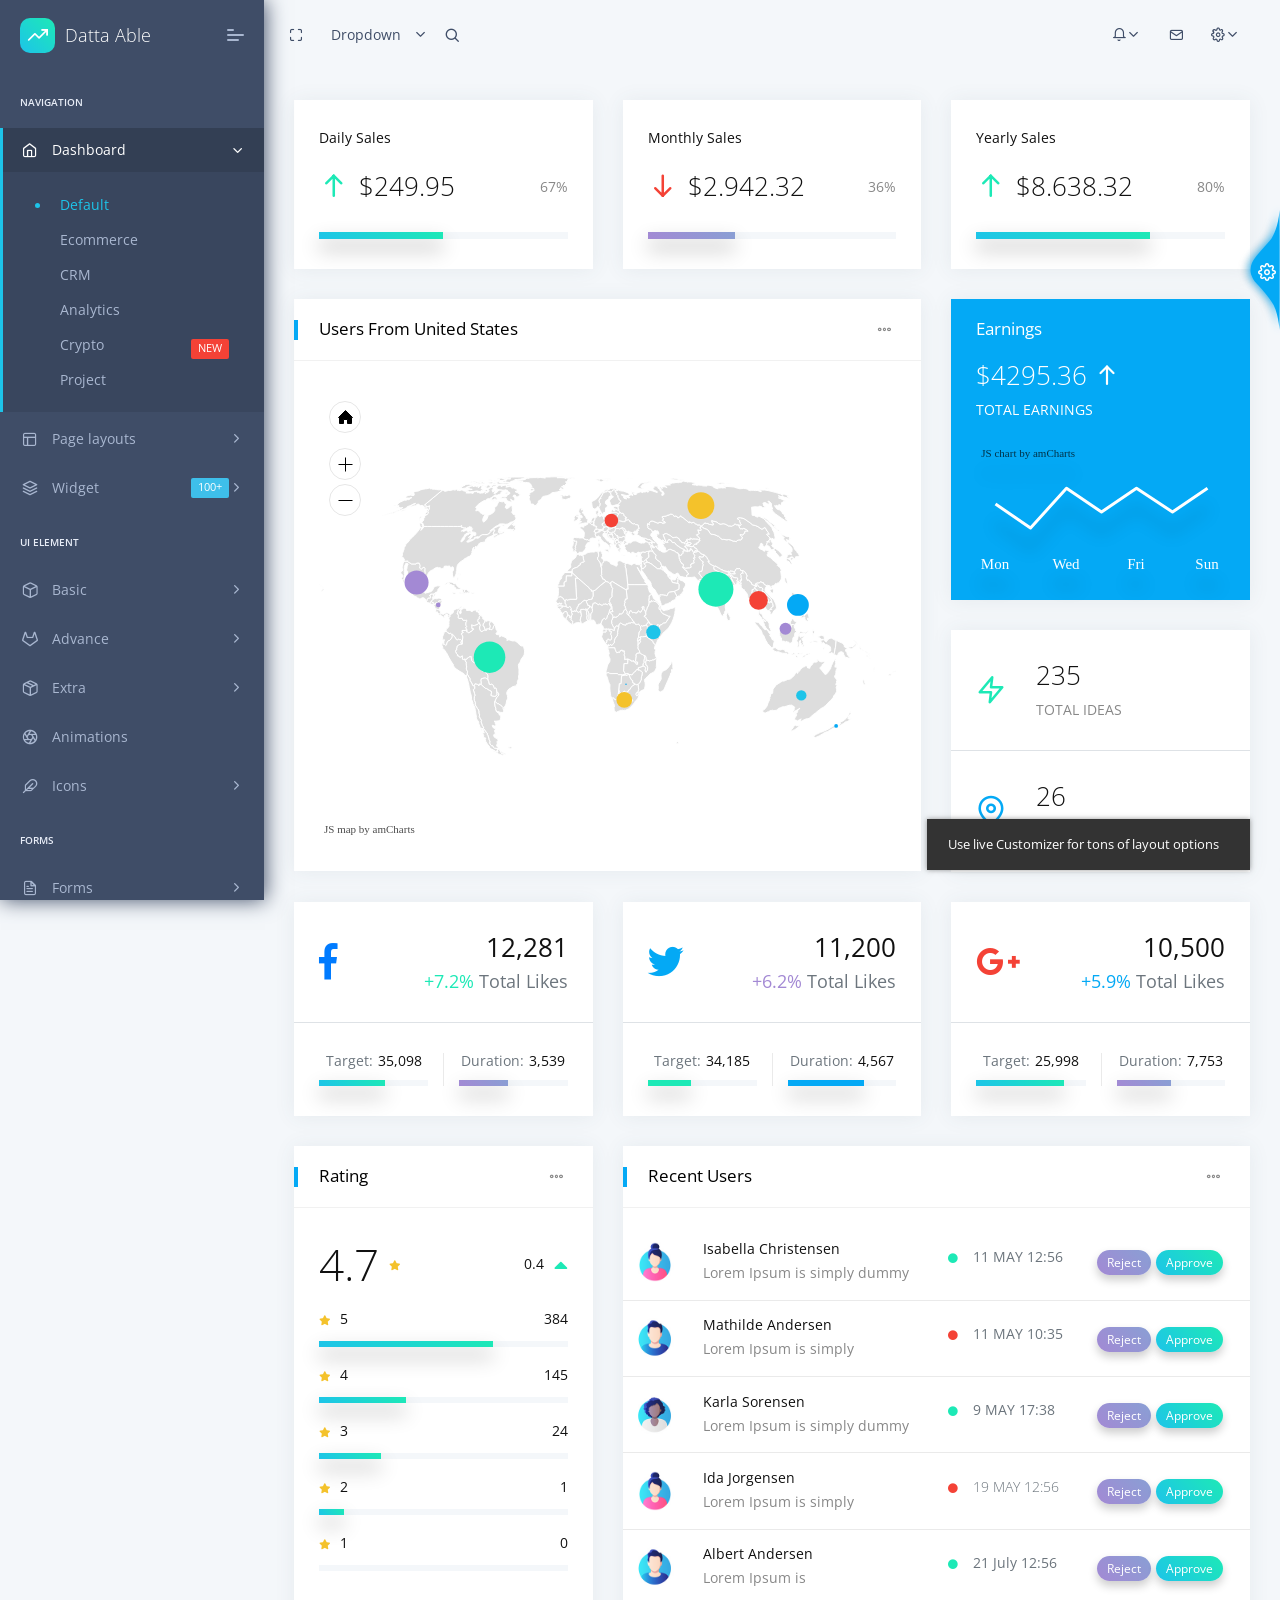
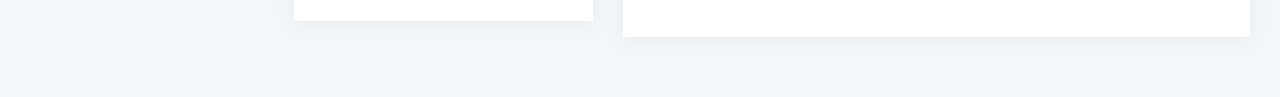
==== datta-able/bootstrap/default/index.html @ 0f5164f3 "init" ====
<!DOCTYPE html>
<html lang="en">


<!-- Mirrored from html.codedthemes.com/datta-able/bootstrap/default/ by HTTrack Website Copier/3.x [XR&CO'2014], Sun, 16 Dec 2018 16:23:30 GMT -->
<!-- Added by HTTrack --><meta http-equiv="content-type" content="text/html;charset=UTF-8" /><!-- /Added by HTTrack -->
<head>
    <title>Datta Able - Most Complete Bootstrap Admin Template</title>
    <!-- HTML5 Shim and Respond.js IE11 support of HTML5 elements and media queries -->
    <!-- WARNING: Respond.js doesn't work if you view the page via file:// -->
    <!--[if lt IE 11]>
		<script src="https://oss.maxcdn.com/libs/html5shiv/3.7.0/html5shiv.js"></script>
		<script src="https://oss.maxcdn.com/libs/respond.js/1.4.2/respond.min.js"></script>
		<![endif]-->
    <!-- Meta -->
    <meta charset="utf-8">
    <meta name="viewport" content="width=device-width, initial-scale=1.0, user-scalable=0, minimal-ui">
    <meta http-equiv="X-UA-Compatible" content="IE=edge" />
    <meta name="description" content="Datta Able Bootstrap admin template made using Bootstrap 4 and it has huge amount of ready made feature, UI components, pages which completely fulfills any dashboard needs."/>
    <meta name="keywords" content="admin templates, bootstrap admin templates, bootstrap 4, dashboard, dashboard templets, sass admin templets, html admin templates, responsive, bootstrap admin templates free download,premium bootstrap admin templates, datta able, datta able bootstrap admin template">
    <meta name="author" content="Codedthemes" />

    <!-- Favicon icon -->
    <link rel="icon" href="http://html.codedthemes.com/datta-able/bootstrap/assets/images/favicon.ico" type="image/x-icon">
    <!-- fontawesome icon -->
    <link rel="stylesheet" href="../assets/fonts/fontawesome/css/fontawesome-all.min.css">
    <!-- animation css -->
    <link rel="stylesheet" href="../assets/plugins/animation/css/animate.min.css">
    <!-- notification css -->
    <link rel="stylesheet" href="../assets/plugins/notification/css/notification.min.css">
    <!-- vendor css -->
    <link rel="stylesheet" href="../assets/css/style.css">

</head>

<body>
    <!-- [ Pre-loader ] start -->
    <div class="loader-bg">
        <div class="loader-track">
            <div class="loader-fill"></div>
        </div>
    </div>
    <!-- [ Pre-loader ] End -->

    <!-- [ navigation menu ] start -->
    <nav class="pcoded-navbar">
        <div class="navbar-wrapper">
            <div class="navbar-brand header-logo">
                <a href="index-2.html" class="b-brand">
                    <div class="b-bg">
                        <i class="feather icon-trending-up"></i>
                    </div>
                    <span class="b-title">Datta Able</span>
                </a>
                <a class="mobile-menu" id="mobile-collapse" href="javascript:"><span></span></a>
            </div>
            <div class="navbar-content scroll-div">
                <ul class="nav pcoded-inner-navbar">
                    <li class="nav-item pcoded-menu-caption">
                        <label>Navigation</label>
                    </li>
                    <li data-username="dashboard Default Ecommerce CRM Analytics Crypto Project" class="nav-item pcoded-hasmenu active pcoded-trigger">
                        <a href="javascript:" class="nav-link"><span class="pcoded-micon"><i class="feather icon-home"></i></span><span class="pcoded-mtext">Dashboard</span></a>
                        <ul class="pcoded-submenu">
                            <li class="active"><a href="index-2.html" class="">Default</a></li>
                            <li class=""><a href="dashboard-ecommerce.html" class="">Ecommerce</a></li>
                            <li class=""><a href="dashboard-crm.html" class="">CRM</a></li>
                            <li class=""><a href="dashboard-analytics.html" class="">Analytics</a></li>
                            <li class=""><a href="dashboard-crypto.html" class="">Crypto<span class="pcoded-badge label label-danger">NEW</span></a></li>
                            <li class=""><a href="dashboard-project.html" class="">Project</a></li>
                        </ul>
                    </li>
                    <li data-username="Vertical Horizontal Box Layout RTL fixed static Collapse menu color icon dark" class="nav-item pcoded-hasmenu">
                        <a href="javascript:" class="nav-link"><span class="pcoded-micon"><i class="feather icon-layout"></i></span><span class="pcoded-mtext">Page layouts</span></a>
                        <ul class="pcoded-submenu">
                            <li class="pcoded-hasmenu"><a href="javascript:" class="">Vertical</a>
                                <ul class="pcoded-submenu">
                                    <li class=""><a href="layout-static.html" class="" target="_blank">Static</a></li>
                                    <li class=""><a href="layout-fixed.html" class="" target="_blank">Fixed</a></li>
                                    <li class=""><a href="layout-menu-fixed.html" class="" target="_blank">Navbar fixed</a></li>
                                    <li class=""><a href="layout-mini-menu.html" class="" target="_blank">Collapse menu</a></li>
                                </ul>
                            </li>
                            <li class=""><a href="layout-horizontal.html" class="" target="_blank">Horizontal</a></li>
                            <li class=""><a href="layout-box.html" class="" target="_blank">Box layout</a></li>
                            <li class=""><a href="layout-rtl.html" class="" target="_blank">RTL</a></li>
                            <li class=""><a href="layout-light.html" class="" target="_blank">Light layout</a></li>
                            <li class=""><a href="layout-dark.html" class="" target="_blank">Dark layout <span class="pcoded-badge label label-danger">Hot</span></a></li>
                            <li class=""><a href="layout-menu-icon.html" class="" target="_blank">Color icon</a></li>
                        </ul>
                    </li>
                    <li data-username="widget Statistic Data Table User card Chart" class="nav-item pcoded-hasmenu">
                        <a href="javascript:" class="nav-link"><span class="pcoded-micon"><i class="feather icon-layers"></i></span><span class="pcoded-mtext">Widget</span><span class="pcoded-badge label label-info">100+</span></a>
                        <ul class="pcoded-submenu">
                            <li class=""><a href="widget-statistic.html" class="">Statistic</a></li>
                            <li class=""><a href="widget-data.html" class="">Data</a></li>
                            <li class=""><a href="widget-table.html" class="">Table</a></li>
                            <li class=""><a href="widget-user-card.html" class="">User</a></li>
                            <li class=""><a href="widget-chart.html" class="">Chart</a></li>
                        </ul>
                    </li>
                    <li class="nav-item pcoded-menu-caption">
                        <label>UI Element</label>
                    </li>
                    <li data-username="basic components Button Alert Badges breadcrumb Paggination progress Tooltip popovers Carousel Cards Collapse Tabs pills Modal Grid System Typography Extra Shadows Embeds" class="nav-item pcoded-hasmenu">
                        <a href="javascript:" class="nav-link"><span class="pcoded-micon"><i class="feather icon-box"></i></span><span class="pcoded-mtext">Basic</span></a>
                        <ul class="pcoded-submenu">
                            <li class=""><a href="bc_alert.html" class="">Alert</a></li>
                            <li class=""><a href="bc_button.html" class="">Button</a></li>
                            <li class=""><a href="bc_badges.html" class="">Badges</a></li>
                            <li class=""><a href="bc_breadcrumb-pagination.html" class="">Breadcrumb & paggination</a></li>
                            <li class=""><a href="bc_card.html" class="">Cards</a></li>
                            <li class=""><a href="bc_collapse.html" class="">Collapse</a></li>
                            <li class=""><a href="bc_carousel.html" class="">Carousel</a></li>
                            <li class=""><a href="bc_grid.html" class="">Grid system</a></li>
                            <li class=""><a href="bc_progress.html" class="">Progress</a></li>
                            <li class=""><a href="bc_modal.html" class="">Modal</a></li>
                            <li class=""><a href="bc_tabs.html" class="">Tabs & pills</a></li>
                            <li class=""><a href="bc_typography.html" class="">Typography</a></li>
                            <li class=""><a href="bc_tooltip-popover.html" class="">Tooltip & popovers</a></li>
                            <li class=""><a href="bc_extra.html" class="">Other</a></li>
                        </ul>
                    </li>
                    <li data-username="advance components Alert gridstack lightbox modal notification pnotify rating rangeslider slider syntax highlighter Tour Tree view Nestable Toolbar" class="nav-item pcoded-hasmenu">
                        <a href="javascript:" class="nav-link"><span class="pcoded-micon"><i class="feather icon-gitlab"></i></span><span class="pcoded-mtext">Advance</span></a>
                        <ul class="pcoded-submenu">
                            <li class=""><a href="ac_alert.html" class="">Sweet alert</a></li>
                            <li class=""><a href="ac-datepicker-componant.html" class="">Datepicker</a></li>
                            <li class=""><a href="ac_gridstack.html" class="">Gridstack</a></li>
                            <li class=""><a href="ac_lightbox.html" class="">Lightbox</a></li>
                            <li class=""><a href="ac_modal.html" class="">Modal</a></li>
                            <li class=""><a href="ac_notification.html" class="">Notification</a></li>
                            <li class=""><a href="ac_nestable.html" class="">Nestable</a></li>
                            <li class=""><a href="ac_pnotify.html" class="">Pnotify</a></li>
                            <li class=""><a href="ac_rating.html" class="">Rating</a></li>
                            <li class=""><a href="ac_rangeslider.html" class="">Rangeslider</a></li>
                            <li class=""><a href="ac_slider.html" class="">Slider</a></li>
                            <li class=""><a href="ac_syntax_highlighter.html" class="">Syntax highlighter</a></li>
                            <li class=""><a href="ac_tour.html" class="">Tour</a></li>
                            <li class=""><a href="ac_treeview.html" class="">Tree view</a></li>
                            <li class=""><a href="ac_toolbar.html" class="">Toolbar</a></li>
                        </ul>
                    </li>
                    <li data-username="extra components Session Timeout Session Idle Timeout Offline" class="nav-item pcoded-hasmenu">
                        <a href="javascript:" class="nav-link"><span class="pcoded-micon"><i class="feather icon-package"></i></span><span class="pcoded-mtext">Extra</span></a>
                        <ul class="pcoded-submenu">
                            <li class=""><a href="ec-session-timeout.html" class="">Session timeout</a></li>
                            <li class=""><a href="ec-session-idle-timeout.html" class="">Session idle timeout</a></li>
                            <li class=""><a href="ec-offline.html" class="">Offline</a></li>
                        </ul>
                    </li>
                    <li data-username="Animations" class="nav-item"><a href="animation.html" class="nav-link"><span class="pcoded-micon"><i class="feather icon-aperture"></i></span><span class="pcoded-mtext">Animations</span></a></li>
                    <li data-username="icons Feather Fontawsome flag material simple line themify" class="nav-item pcoded-hasmenu">
                        <a href="javascript:" class="nav-link"><span class="pcoded-micon"><i class="feather icon-feather"></i></span><span class="pcoded-mtext">Icons</span></a>
                        <ul class="pcoded-submenu">
                            <li class=""><a href="icon-feather.html" class="">Feather<span class="pcoded-badge label label-danger">NEW</span></a></li>
                            <li class=""><a href="icon-fontawsome.html" class="">Font Awesome 5<span class="pcoded-badge label label-primary">1000+</span></a></li>
                            <li class=""><a href="icon-flag.html" class="">Flag</a></li>
                            <li class=""><a href="icon-material.html" class="">Material</a></li>
                            <li class=""><a href="icon-simple-line.html" class="">Simple line</a></li>
                            <li class=""><a href="icon-themify.html" class="">Themify</a></li>
                        </ul>
                    </li>
                    <li class="nav-item pcoded-menu-caption">
                        <label>Forms</label>
                    </li>
                    <li data-username="form elements advance componant validation masking wizard picker select" class="nav-item pcoded-hasmenu">
                        <a href="javascript:" class="nav-link"><span class="pcoded-micon"><i class="feather icon-file-text"></i></span><span class="pcoded-mtext">Forms</span></a>
                        <ul class="pcoded-submenu">
                            <li class=""><a href="form_elements.html" class="">Form elements</a></li>
                            <li class=""><a href="form-elements-advance.html" class="">Form advance</a></li>
                            <li class=""><a href="form-validation.html" class="">Form validation</a></li>
                            <li class=""><a href="form-masking.html" class="">Form masking</a></li>
                            <li class=""><a href="form-wizard.html" class="">Form wizard</a></li>
                            <li class=""><a href="form-picker.html" class="">Form picker</a></li>
                            <li class=""><a href="form-select.html" class="">Form select</a></li>
                        </ul>
                    </li>
                    <li class="nav-item pcoded-menu-caption">
                        <label>table</label>
                    </li>
                    <li data-username="Table bootstrap datatable footable" class="nav-item pcoded-hasmenu">
                        <a href="javascript:" class="nav-link"><span class="pcoded-micon"><i class="feather icon-server"></i></span><span class="pcoded-mtext">Table</span></a>
                        <ul class="pcoded-submenu">
                            <li class=""><a href="tbl_bootstrap.html" class="">Bootstrap</a></li>
                            <li class=""><a href="tbl_datatable.html" class="">Data table</a></li>
                            <li class=""><a href="tbl_foo.html" class="">Foo table</a></li>
                        </ul>
                    </li>
                    <li class="nav-item pcoded-menu-caption">
                        <label>Chart & Maps</label>
                    </li>
                    <li data-username="Charts AM Chart js Echart Google Highchart Knob Morris Nvd3 Peity Radial" class="nav-item pcoded-hasmenu">
                        <a href="javascript:" class="nav-link"><span class="pcoded-micon"><i class="feather icon-pie-chart"></i></span><span class="pcoded-mtext">Chart</span></a>
                        <ul class="pcoded-submenu">
                            <li class=""><a href="chart-am.html" class="">amChart 4</a></li>
                            <li class=""><a href="chart-chartjs.html" class="">Chart js</a></li>
                            <li class=""><a href="chart-echart.html" class="">Echart</a></li>
                            <li class=""><a href="chart-google.html" class="">Google</a></li>
                            <li class=""><a href="chart-highchart.html" class="">Highchart</a></li>
                            <li class=""><a href="chart-knob.html" class="">Knob</a></li>
                            <li class=""><a href="chart-morris.html" class="">Morris</a></li>
                            <li class=""><a href="chart-nvd3.html" class="">Nvd3</a></li>
                            <li class=""><a href="chart-peity.html" class="">Peity</a></li>
                            <li class=""><a href="chart-radial.html" class="">Radial</a></li>
                        </ul>
                    </li>
                    <li data-username="Maps Google Vector Google Map Search API Location" class="nav-item pcoded-hasmenu">
                        <a href="javascript:" class="nav-link"><span class="pcoded-micon"><i class="feather icon-map"></i></span><span class="pcoded-mtext">Maps</span></a>
                        <ul class="pcoded-submenu">
                            <li class=""><a href="map-google.html" class="">Google</a></li>
                            <li class=""><a href="map-vector.html" class="">Vector</a></li>
                            <li class=""><a href="map-api.html" class="">Gmap search API</a></li>
                            <li class=""><a href="map-location.html" class="">Location</a></li>
                        </ul>
                    </li>
                    <li data-username="landing page" class="nav-item"><a href="extra-pages/landingpage/index.html" class="nav-link" target="_blank"><span class="pcoded-micon"><i class="feather icon-navigation-2"></i></span><span class="pcoded-mtext">Landing
                                page</span></a></li>
                    <li class="nav-item pcoded-menu-caption">
                        <label>Pages</label>
                    </li>
                    <li data-username="Authentication Sign up Sign in reset password Change password Personal information profile settings map form subscribe" class="nav-item pcoded-hasmenu">
                        <a href="javascript:" class="nav-link"><span class="pcoded-micon"><i class="feather icon-lock"></i></span><span class="pcoded-mtext">Authentication</span></a>
                        <ul class="pcoded-submenu">
                            <li class=""><a href="auth-signup.html" class="" target="_blank">Sign up</a></li>
                            <li class=""><a href="auth-signin.html" class="" target="_blank">Sign in</a></li>
                            <li class=""><a href="auth-reset-password.html" class="" target="_blank">Reset password</a></li>
                            <li class=""><a href="auth-change-password.html" class="" target="_blank">Change password</a></li>
                            <li class=""><a href="auth-Personal-Information.html" class="" target="_blank">Personal information</a></li>
                            <li class=""><a href="auth-profile-settings.html" class="" target="_blank">Profile settings</a></li>
                            <li class=""><a href="auth-map-form.html" class="" target="_blank">Map form</a></li>
                            <li class=""><a href="auth-subscribe.html" class="" target="_blank">Subscribe</a></li>
                        </ul>
                    </li>
                    <li data-username="Maintenance Error Comming soon offline ui" class="nav-item pcoded-hasmenu">
                        <a href="javascript:" class="nav-link"><span class="pcoded-micon"><i class="feather icon-sliders"></i></span><span class="pcoded-mtext">Maintenance</span></a>
                        <ul class="pcoded-submenu">
                            <li class=""><a href="maint-error.html" class="">Error</a></li>
                            <li class=""><a href="maint-comming-soon.html" class="">Comming soon</a></li>
                            <li class=""><a href="maint-offline-ui.html" class="" target="_blank">Offline UI</a></li>
                        </ul>
                    </li>
                    <li class="nav-item pcoded-menu-caption">
                        <label>App</label>
                    </li>
                    <li data-username="message" class="nav-item"><a href="message.html" class="nav-link"><span class="pcoded-micon"><i class="feather icon-message-circle"></i></span><span class="pcoded-mtext">Message</span></a></li>
                    <li data-username="Task list board details" class="nav-item pcoded-hasmenu">
                        <a href="javascript:" class="nav-link"><span class="pcoded-micon"><i class="feather icon-clipboard"></i></span><span class="pcoded-mtext">Task</span></a>
                        <ul class="pcoded-submenu">
                            <li class=""><a href="task-list.html" class="">List</a></li>
                            <li class=""><a href="task-board.html" class="">Board</a></li>
                            <li class=""><a href="task-detail.html" class="">Detail</a></li>
                        </ul>
                    </li>
                    <li data-username="To-Do notes" class="nav-item pcoded-hasmenu">
                        <a href="javascript:" class="nav-link"><span class="pcoded-micon"><i class="feather icon-check-square"></i></span><span class="pcoded-mtext">To-Do</span></a>
                        <ul class="pcoded-submenu">
                            <li class=""><a href="todo.html" class="">To-Do</a></li>
                            <li class=""><a href="notes.html" class="">Notes</a></li>
                        </ul>
                    </li>
                    <li data-username="Gallery Grid Masonry Advance" class="nav-item pcoded-hasmenu">
                        <a href="javascript:" class="nav-link"><span class="pcoded-micon"><i class="feather icon-image"></i></span><span class="pcoded-mtext">Gallery</span></a>
                        <ul class="pcoded-submenu">
                            <li class=""><a href="gallery-grid.html" class="">Grid</a></li>
                            <li class=""><a href="gallery-masonry.html" class="">Masonry</a></li>
                            <li class=""><a href="gallery-advance.html" class="">Advance</a></li>
                        </ul>
                    </li>
                    <li class="nav-item pcoded-menu-caption">
                        <label>Extension</label>
                    </li>
                    <li data-username="Editor CK-Editor Tinemce" class="nav-item pcoded-hasmenu">
                        <a href="javascript:" class="nav-link"><span class="pcoded-micon"><i class="feather icon-file-plus"></i></span><span class="pcoded-mtext">Editor</span></a>
                        <ul class="pcoded-submenu">
                            <li class="pcoded-hasmenu">
                                <a href="javascript:" class="">CK editor</a>
                                <ul class="pcoded-submenu">
                                    <li class=""><a href="editor-classic.html" class="">Classic</a></li>
                                    <li class=""><a href="editor-balloon.html" class="">Balloon</a></li>
                                    <li class=""><a href="editor-inline.html" class="">Inline</a></li>
                                    <li class=""><a href="editor-document.html" class="">Document</a></li>
                                </ul>
                            </li>
                            <li class=""><a href="editor-tinymce.html" class="">Tinymce editor</a></li>
                        </ul>
                    </li>
                    <li data-username="Invoice Summury List" class="nav-item pcoded-hasmenu">
                        <a href="javascript:" class="nav-link"><span class="pcoded-micon"><i class="feather icon-file-minus"></i></span><span class="pcoded-mtext">Invoice</span></a>
                        <ul class="pcoded-submenu">
                            <li class=""><a href="invoice.html" class="">Invoice</a></li>
                            <li class=""><a href="invoice-summary.html" class="">Invoice summary</a></li>
                            <li class=""><a href="invoice-list.html" class="">Invoice list</a></li>
                        </ul>
                    </li>
                    <li data-username="Full Calendar" class="nav-item"><a href="full-calendar.html" class="nav-link"><span class="pcoded-micon"><i class="feather icon-calendar"></i></span><span class="pcoded-mtext">Full calendar</span></a></li>
                    <li data-username="File Upload" class="nav-item"><a href="file-upload.html" class="nav-link"><span class="pcoded-micon"><i class="feather icon-upload-cloud"></i></span><span class="pcoded-mtext">File upload</span></a></li>
                    <li class="nav-item pcoded-menu-caption">
                        <label>Other</label>
                    </li>
                    <li data-username="Menu levels Menu level 2.1 Menu level 2.2" class="nav-item pcoded-hasmenu">
                        <a href="javascript:" class="nav-link"><span class="pcoded-micon"><i class="feather icon-menu"></i></span><span class="pcoded-mtext">Menu levels</span></a>
                        <ul class="pcoded-submenu">
                            <li class=""><a href="#" class="">Menu Level 2.1</a></li>
                            <li class="pcoded-hasmenu">
                                <a href="javascript:" class="">Menu level 2.2</a>
                                <ul class="pcoded-submenu">
                                    <li class=""><a href="#" class="">Menu level 3.1</a></li>
                                    <li class=""><a href="#" class="">Menu level 3.2</a></li>
                                </ul>
                            </li>
                        </ul>
                    </li>
                    <li data-username="Disabled Menu" class="nav-item disabled"><a href="javascript:" class="nav-link"><span class="pcoded-micon"><i class="feather icon-power"></i></span><span class="pcoded-mtext">Disabled menu</span></a></li>
                    <li data-username="Sample Page" class="nav-item"><a href="sample-page.html" class="nav-link"><span class="pcoded-micon"><i class="feather icon-sidebar"></i></span><span class="pcoded-mtext">Sample page</span></a></li>
                    <li class="nav-item pcoded-menu-caption">
                        <label>Support</label>
                    </li>
                    <li data-username="Documentation" class="nav-item"><a href="docs.html" class="nav-link" target="_blank"><span class="pcoded-micon"><i class="feather icon-book"></i></span><span class="pcoded-mtext">Documentation</span></a></li>
                    <li data-username="Need Support" class="nav-item"><a href="https://codedthemes.support-hub.io/" class="nav-link" target="_blank"><span class="pcoded-micon"><i class="feather icon-help-circle"></i></span><span class="pcoded-mtext">Need
                                support ?</span></a></li>
                </ul>
            </div>
        </div>
    </nav>
    <!-- [ navigation menu ] end -->

    <!-- [ Header ] start -->
    <header class="navbar pcoded-header navbar-expand-lg navbar-light">
        <div class="m-header">
            <a class="mobile-menu" id="mobile-collapse1" href="javascript:"><span></span></a>
            <a href="index-2.html" class="b-brand">
               <div class="b-bg">
                   <i class="feather icon-trending-up"></i>
               </div>
               <span class="b-title">Datta Able</span>
           </a>
        </div>
        <a class="mobile-menu" id="mobile-header" href="javascript:">
            <i class="feather icon-more-horizontal"></i>
        </a>
        <div class="collapse navbar-collapse">
            <ul class="navbar-nav mr-auto">
                <li><a href="javascript:" class="full-screen" onclick="javascript:toggleFullScreen()"><i class="feather icon-maximize"></i></a></li>
                <li class="nav-item dropdown">
                    <a class="dropdown-toggle" href="javascript:" data-toggle="dropdown">Dropdown</a>
                    <ul class="dropdown-menu">
                        <li><a class="dropdown-item" href="javascript:">Action</a></li>
                        <li><a class="dropdown-item" href="javascript:">Another action</a></li>
                        <li><a class="dropdown-item" href="javascript:">Something else here</a></li>
                    </ul>
                </li>
                <li class="nav-item">
                    <div class="main-search">
                        <div class="input-group">
                            <input type="text" id="m-search" class="form-control" placeholder="Search . . .">
                            <a href="javascript:" class="input-group-append search-close">
                                <i class="feather icon-x input-group-text"></i>
                            </a>
                            <span class="input-group-append search-btn btn btn-primary">
                                <i class="feather icon-search input-group-text"></i>
                            </span>
                        </div>
                    </div>
                </li>
            </ul>
            <ul class="navbar-nav ml-auto">
                <li>
                    <div class="dropdown">
                        <a class="dropdown-toggle" href="javascript:" data-toggle="dropdown"><i class="icon feather icon-bell"></i></a>
                        <div class="dropdown-menu dropdown-menu-right notification">
                            <div class="noti-head">
                                <h6 class="d-inline-block m-b-0">Notifications</h6>
                                <div class="float-right">
                                    <a href="javascript:" class="m-r-10">mark as read</a>
                                    <a href="javascript:">clear all</a>
                                </div>
                            </div>
                            <ul class="noti-body">
                                <li class="n-title">
                                    <p class="m-b-0">NEW</p>
                                </li>
                                <li class="notification">
                                    <div class="media">
                                        <img class="img-radius" src="../assets/images/user/avatar-1.jpg" alt="Generic placeholder image">
                                        <div class="media-body">
                                            <p><strong>John Doe</strong><span class="n-time text-muted"><i class="icon feather icon-clock m-r-10"></i>30 min</span></p>
                                            <p>New ticket Added</p>
                                        </div>
                                    </div>
                                </li>
                                <li class="n-title">
                                    <p class="m-b-0">EARLIER</p>
                                </li>
                                <li class="notification">
                                    <div class="media">
                                        <img class="img-radius" src="../assets/images/user/avatar-2.jpg" alt="Generic placeholder image">
                                        <div class="media-body">
                                            <p><strong>Joseph William</strong><span class="n-time text-muted"><i class="icon feather icon-clock m-r-10"></i>30 min</span></p>
                                            <p>Prchace New Theme and make payment</p>
                                        </div>
                                    </div>
                                </li>
                                <li class="notification">
                                    <div class="media">
                                        <img class="img-radius" src="../assets/images/user/avatar-3.jpg" alt="Generic placeholder image">
                                        <div class="media-body">
                                            <p><strong>Sara Soudein</strong><span class="n-time text-muted"><i class="icon feather icon-clock m-r-10"></i>30 min</span></p>
                                            <p>currently login</p>
                                        </div>
                                    </div>
                                </li>
                            </ul>
                            <div class="noti-footer">
                                <a href="javascript:">show all</a>
                            </div>
                        </div>
                    </div>
                </li>
                <li><a href="javascript:" class="displayChatbox"><i class="icon feather icon-mail"></i></a></li>
                <li>
                    <div class="dropdown drp-user">
                        <a href="javascript:" class="dropdown-toggle" data-toggle="dropdown">
                            <i class="icon feather icon-settings"></i>
                        </a>
                        <div class="dropdown-menu dropdown-menu-right profile-notification">
                            <div class="pro-head">
                                <img src="../assets/images/user/avatar-1.jpg" class="img-radius" alt="User-Profile-Image">
                                <span>John Doe</span>
                                <a href="auth-signin.html" class="dud-logout" title="Logout">
                                    <i class="feather icon-log-out"></i>
                                </a>
                            </div>
                            <ul class="pro-body">
                                <li><a href="javascript:" class="dropdown-item"><i class="feather icon-settings"></i> Settings</a></li>
                                <li><a href="javascript:" class="dropdown-item"><i class="feather icon-user"></i> Profile</a></li>
                                <li><a href="message.html" class="dropdown-item"><i class="feather icon-mail"></i> My Messages</a></li>
                                <li><a href="auth-signin.html" class="dropdown-item"><i class="feather icon-lock"></i> Lock Screen</a></li>
                            </ul>
                        </div>
                    </div>
                </li>
            </ul>
        </div>
    </header>
    <!-- [ Header ] end -->

    <!-- [ chat user list ] start -->
    <section class="header-user-list">
        <div class="h-list-header">
            <div class="input-group">
                <input type="text" id="search-friends" class="form-control" placeholder="Search Friend . . .">
            </div>
        </div>
        <div class="h-list-body">
            <a href="javascript:" class="h-close-text"><i class="feather icon-chevrons-right"></i></a>
            <div class="main-friend-cont scroll-div">
                <div class="main-friend-list">
                    <div class="media userlist-box" data-id="1" data-status="online" data-username="Josephin Doe">
                        <a class="media-left" href="javascript:"><img class="media-object img-radius" src="../assets/images/user/avatar-1.jpg" alt="Generic placeholder image ">
                            <div class="live-status">3</div>
                        </a>
                        <div class="media-body">
                            <h6 class="chat-header">Josephin Doe<small class="d-block text-c-green">Typing . . </small></h6>
                        </div>
                    </div>
                    <div class="media userlist-box" data-id="2" data-status="online" data-username="Lary Doe">
                        <a class="media-left" href="javascript:"><img class="media-object img-radius" src="../assets/images/user/avatar-2.jpg" alt="Generic placeholder image">
                            <div class="live-status">1</div>
                        </a>
                        <div class="media-body">
                            <h6 class="chat-header">Lary Doe<small class="d-block text-c-green">online</small></h6>
                        </div>
                    </div>
                    <div class="media userlist-box" data-id="3" data-status="online" data-username="Alice">
                        <a class="media-left" href="javascript:"><img class="media-object img-radius" src="../assets/images/user/avatar-3.jpg" alt="Generic placeholder image"></a>
                        <div class="media-body">
                            <h6 class="chat-header">Alice<small class="d-block text-c-green">online</small></h6>
                        </div>
                    </div>
                    <div class="media userlist-box" data-id="4" data-status="offline" data-username="Alia">
                        <a class="media-left" href="javascript:"><img class="media-object img-radius" src="../assets/images/user/avatar-1.jpg" alt="Generic placeholder image">
                            <div class="live-status">1</div>
                        </a>
                        <div class="media-body">
                            <h6 class="chat-header">Alia<small class="d-block text-muted">10 min ago</small></h6>
                        </div>
                    </div>
                    <div class="media userlist-box" data-id="5" data-status="offline" data-username="Suzen">
                        <a class="media-left" href="javascript:"><img class="media-object img-radius" src="../assets/images/user/avatar-4.jpg" alt="Generic placeholder image"></a>
                        <div class="media-body">
                            <h6 class="chat-header">Suzen<small class="d-block text-muted">15 min ago</small></h6>
                        </div>
                    </div>
                    <div class="media userlist-box" data-id="1" data-status="online" data-username="Josephin Doe">
                        <a class="media-left" href="javascript:"><img class="media-object img-radius" src="../assets/images/user/avatar-1.jpg" alt="Generic placeholder image ">
                            <div class="live-status">3</div>
                        </a>
                        <div class="media-body">
                            <h6 class="chat-header">Josephin Doe<small class="d-block text-c-green">Typing . . </small></h6>
                        </div>
                    </div>
                    <div class="media userlist-box" data-id="2" data-status="online" data-username="Lary Doe">
                        <a class="media-left" href="javascript:"><img class="media-object img-radius" src="../assets/images/user/avatar-2.jpg" alt="Generic placeholder image">
                            <div class="live-status">1</div>
                        </a>
                        <div class="media-body">
                            <h6 class="chat-header">Lary Doe<small class="d-block text-c-green">online</small></h6>
                        </div>
                    </div>
                    <div class="media userlist-box" data-id="3" data-status="online" data-username="Alice">
                        <a class="media-left" href="javascript:"><img class="media-object img-radius" src="../assets/images/user/avatar-3.jpg" alt="Generic placeholder image"></a>
                        <div class="media-body">
                            <h6 class="chat-header">Alice<small class="d-block text-c-green">online</small></h6>
                        </div>
                    </div>
                    <div class="media userlist-box" data-id="4" data-status="offline" data-username="Alia">
                        <a class="media-left" href="javascript:"><img class="media-object img-radius" src="../assets/images/user/avatar-1.jpg" alt="Generic placeholder image">
                            <div class="live-status">1</div>
                        </a>
                        <div class="media-body">
                            <h6 class="chat-header">Alia<small class="d-block text-muted">10 min ago</small></h6>
                        </div>
                    </div>
                    <div class="media userlist-box" data-id="5" data-status="offline" data-username="Suzen">
                        <a class="media-left" href="javascript:"><img class="media-object img-radius" src="../assets/images/user/avatar-4.jpg" alt="Generic placeholder image"></a>
                        <div class="media-body">
                            <h6 class="chat-header">Suzen<small class="d-block text-muted">15 min ago</small></h6>
                        </div>
                    </div>
                    <div class="media userlist-box" data-id="1" data-status="online" data-username="Josephin Doe">
                        <a class="media-left" href="javascript:"><img class="media-object img-radius" src="../assets/images/user/avatar-1.jpg" alt="Generic placeholder image ">
                            <div class="live-status">3</div>
                        </a>
                        <div class="media-body">
                            <h6 class="chat-header">Josephin Doe<small class="d-block text-c-green">Typing . . </small></h6>
                        </div>
                    </div>
                    <div class="media userlist-box" data-id="2" data-status="online" data-username="Lary Doe">
                        <a class="media-left" href="javascript:"><img class="media-object img-radius" src="../assets/images/user/avatar-2.jpg" alt="Generic placeholder image">
                            <div class="live-status">1</div>
                        </a>
                        <div class="media-body">
                            <h6 class="chat-header">Lary Doe<small class="d-block text-c-green">online</small></h6>
                        </div>
                    </div>
                    <div class="media userlist-box" data-id="3" data-status="online" data-username="Alice">
                        <a class="media-left" href="javascript:"><img class="media-object img-radius" src="../assets/images/user/avatar-3.jpg" alt="Generic placeholder image"></a>
                        <div class="media-body">
                            <h6 class="chat-header">Alice<small class="d-block text-c-green">online</small></h6>
                        </div>
                    </div>
                    <div class="media userlist-box" data-id="4" data-status="offline" data-username="Alia">
                        <a class="media-left" href="javascript:"><img class="media-object img-radius" src="../assets/images/user/avatar-1.jpg" alt="Generic placeholder image">
                            <div class="live-status">1</div>
                        </a>
                        <div class="media-body">
                            <h6 class="chat-header">Alia<small class="d-block text-muted">10 min ago</small></h6>
                        </div>
                    </div>
                    <div class="media userlist-box" data-id="5" data-status="offline" data-username="Suzen">
                        <a class="media-left" href="javascript:"><img class="media-object img-radius" src="../assets/images/user/avatar-4.jpg" alt="Generic placeholder image"></a>
                        <div class="media-body">
                            <h6 class="chat-header">Suzen<small class="d-block text-muted">15 min ago</small></h6>
                        </div>
                    </div>
                    <div class="media userlist-box" data-id="1" data-status="online" data-username="Josephin Doe">
                        <a class="media-left" href="javascript:"><img class="media-object img-radius" src="../assets/images/user/avatar-1.jpg" alt="Generic placeholder image ">
                            <div class="live-status">3</div>
                        </a>
                        <div class="media-body">
                            <h6 class="chat-header">Josephin Doe<small class="d-block text-c-green">Typing . . </small></h6>
                        </div>
                    </div>
                    <div class="media userlist-box" data-id="2" data-status="online" data-username="Lary Doe">
                        <a class="media-left" href="javascript:"><img class="media-object img-radius" src="../assets/images/user/avatar-2.jpg" alt="Generic placeholder image">
                            <div class="live-status">1</div>
                        </a>
                        <div class="media-body">
                            <h6 class="chat-header">Lary Doe<small class="d-block text-c-green">online</small></h6>
                        </div>
                    </div>
                    <div class="media userlist-box" data-id="3" data-status="online" data-username="Alice">
                        <a class="media-left" href="javascript:"><img class="media-object img-radius" src="../assets/images/user/avatar-3.jpg" alt="Generic placeholder image"></a>
                        <div class="media-body">
                            <h6 class="chat-header">Alice<small class="d-block text-c-green">online</small></h6>
                        </div>
                    </div>
                    <div class="media userlist-box" data-id="4" data-status="offline" data-username="Alia">
                        <a class="media-left" href="javascript:"><img class="media-object img-radius" src="../assets/images/user/avatar-1.jpg" alt="Generic placeholder image">
                            <div class="live-status">1</div>
                        </a>
                        <div class="media-body">
                            <h6 class="chat-header">Alia<small class="d-block text-muted">10 min ago</small></h6>
                        </div>
                    </div>
                    <div class="media userlist-box" data-id="5" data-status="offline" data-username="Suzen">
                        <a class="media-left" href="javascript:"><img class="media-object img-radius" src="../assets/images/user/avatar-4.jpg" alt="Generic placeholder image"></a>
                        <div class="media-body">
                            <h6 class="chat-header">Suzen<small class="d-block text-muted">15 min ago</small></h6>
                        </div>
                    </div>
                </div>
            </div>
        </div>
    </section>
    <!-- [ chat user list ] end -->

    <!-- [ chat message ] start -->
    <section class="header-chat">
        <div class="h-list-header">
            <h6>Josephin Doe</h6>
            <a href="javascript:" class="h-back-user-list"><i class="feather icon-chevron-left"></i></a>
        </div>
        <div class="h-list-body">
            <div class="main-chat-cont scroll-div">
                <div class="main-friend-chat">
                    <div class="media chat-messages">
                        <a class="media-left photo-table" href="javascript:"><img class="media-object img-radius img-radius m-t-5" src="../assets/images/user/avatar-2.jpg" alt="Generic placeholder image"></a>
                        <div class="media-body chat-menu-content">
                            <div class="">
                                <p class="chat-cont">hello Datta! Will you tell me something</p>
                                <p class="chat-cont">about yourself?</p>
                            </div>
                            <p class="chat-time">8:20 a.m.</p>
                        </div>
                    </div>
                    <div class="media chat-messages">
                        <div class="media-body chat-menu-reply">
                            <div class="">
                                <p class="chat-cont">Ohh! very nice</p>
                            </div>
                            <p class="chat-time">8:22 a.m.</p>
                        </div>
                    </div>
                    <div class="media chat-messages">
                        <a class="media-left photo-table" href="javascript:"><img class="media-object img-radius img-radius m-t-5" src="../assets/images/user/avatar-2.jpg" alt="Generic placeholder image"></a>
                        <div class="media-body chat-menu-content">
                            <div class="">
                                <p class="chat-cont">can you help me?</p>
                            </div>
                            <p class="chat-time">8:20 a.m.</p>
                        </div>
                    </div>
                </div>
            </div>
        </div>
        <div class="h-list-footer">
            <div class="input-group">
                <input type="file" class="chat-attach" style="display:none">
                <a href="javascript:" class="input-group-prepend btn btn-success btn-attach">
                    <i class="feather icon-paperclip"></i>
                </a>
                <input type="text" name="h-chat-text" class="form-control h-send-chat" placeholder="Write hear . . ">
                <button type="submit" class="input-group-append btn-send btn btn-primary">
                    <i class="feather icon-message-circle"></i>
                </button>
            </div>
        </div>
    </section>
    <!-- [ chat message ] end -->

    <!-- [ Main Content ] start -->
    <div class="pcoded-main-container">
        <div class="pcoded-wrapper">
            <div class="pcoded-content">
                <div class="pcoded-inner-content">
                    <!-- [ breadcrumb ] start -->

                    <!-- [ breadcrumb ] end -->
                    <div class="main-body">
                        <div class="page-wrapper">
                            <!-- [ Main Content ] start -->
                            <div class="row">
                                <!-- [ daily sales section ] start -->
                                <div class="col-md-6 col-xl-4">
                                    <div class="card">
                                        <div class="card-block">
                                            <h6 class="mb-4">Daily Sales</h6>
                                            <div class="row d-flex align-items-center">
                                                <div class="col-9">
                                                    <h3 class="f-w-300 d-flex align-items-center m-b-0"><i class="feather icon-arrow-up text-c-green f-30 m-r-10"></i>$249.95</h3>
                                                </div>

                                                <div class="col-3 text-right">
                                                    <p class="m-b-0">67%</p>
                                                </div>
                                            </div>
                                            <div class="progress m-t-30" style="height: 7px;">
                                                <div class="progress-bar progress-c-theme" role="progressbar" style="width: 50%;" aria-valuenow="50" aria-valuemin="0" aria-valuemax="100"></div>
                                            </div>
                                        </div>
                                    </div>
                                </div>
                                <!-- [ daily sales section ] end -->

                                <!-- [ Monthly  sales section ] start -->
                                <div class="col-md-6 col-xl-4">
                                    <div class="card">
                                        <div class="card-block">
                                            <h6 class="mb-4">Monthly Sales</h6>
                                            <div class="row d-flex align-items-center">
                                                <div class="col-9">
                                                    <h3 class="f-w-300 d-flex align-items-center  m-b-0"><i class="feather icon-arrow-down text-c-red f-30 m-r-10"></i>$2.942.32</h3>
                                                </div>
                                                <div class="col-3 text-right">
                                                    <p class="m-b-0">36%</p>
                                                </div>
                                            </div>
                                            <div class="progress m-t-30" style="height: 7px;">
                                                <div class="progress-bar progress-c-theme2" role="progressbar" style="width: 35%;" aria-valuenow="35" aria-valuemin="0" aria-valuemax="100"></div>
                                            </div>
                                        </div>
                                    </div>
                                </div>
                                <!-- [ Monthly  sales section ] end -->

                                <!-- [ year  sales section ] start -->
                                <div class="col-md-12 col-xl-4">
                                    <div class="card">
                                        <div class="card-block">
                                            <h6 class="mb-4">Yearly Sales</h6>
                                            <div class="row d-flex align-items-center">
                                                <div class="col-9">
                                                    <h3 class="f-w-300 d-flex align-items-center  m-b-0"><i class="feather icon-arrow-up text-c-green f-30 m-r-10"></i>$8.638.32</h3>
                                                </div>
                                                <div class="col-3 text-right">
                                                    <p class="m-b-0">80%</p>
                                                </div>
                                            </div>
                                            <div class="progress m-t-30" style="height: 7px;">
                                                <div class="progress-bar progress-c-theme" role="progressbar" style="width: 70%;" aria-valuenow="70" aria-valuemin="0" aria-valuemax="100"></div>
                                            </div>
                                        </div>
                                    </div>
                                </div>
                                <!-- [ year  sales section ] end -->

                                <!-- [ worldLow section ] start -->
                                <div class="col-xl-8 col-md-6">
                                    <div class="card">
                                        <div class="card-header">
                                            <h5>Users From United States</h5>
                                            <div class="card-header-right">
                                                <div class="btn-group card-option">
                                                    <button type="button" class="btn dropdown-toggle" data-toggle="dropdown" aria-haspopup="true" aria-expanded="false">
                                                        <i class="feather icon-more-horizontal"></i>
                                                    </button>
                                                    <ul class="list-unstyled card-option dropdown-menu dropdown-menu-right">
                                                        <li class="dropdown-item full-card"><a href="#!"><span><i class="feather icon-maximize"></i> maximize</span><span style="display:none"><i class="feather icon-minimize"></i> Restore</span></a></li>
                                                        <li class="dropdown-item minimize-card"><a href="javascript:"><span><i class="feather icon-minus"></i> collapse</span><span style="display:none"><i class="feather icon-plus"></i> expand</span></a></li>
                                                        <li class="dropdown-item reload-card"><a href="#!"><i class="feather icon-refresh-cw"></i> reload</a></li>
                                                        <li class="dropdown-item close-card"><a href="javascript:"><i class="feather icon-trash"></i> remove</a></li>
                                                    </ul>
                                                </div>
                                            </div>
                                        </div>
                                        <div class="card-block">
                                            <div id="world-low" style="height:450px;"></div>
                                        </div>
                                    </div>
                                </div>
                                <!-- [ worldLow section ] end -->

                                <!-- [ statistics year chart ] start -->
                                <div class="col-xl-4 col-md-6">
                                    <div class="card bg-c-blue">
                                        <div class="card-header borderless">
                                            <h5 class="text-white">Earnings</h5>
                                        </div>
                                        <div class="card-block" style="padding:0 25px;">
                                            <div class="earning-text mb-0">
                                                <h3 class="mb-2 text-white f-w-300">$4295.36 <i class="feather icon-arrow-up teal accent-3"></i></h3>
                                                <span class="text-uppercase text-white d-block">Total Earnings</span>
                                            </div>
                                            <div id="Widget-line-chart" class="WidgetlineChart2 ChartShadow" style="height:180px;"></div>
                                        </div>
                                    </div>
                                    <div class="card">
                                        <div class="card-block border-bottom">
                                            <div class="row d-flex align-items-center">
                                                <div class="col-auto">
                                                    <i class="feather icon-zap f-30 text-c-green"></i>
                                                </div>
                                                <div class="col">
                                                    <h3 class="f-w-300">235</h3>
                                                    <span class="d-block text-uppercase">TOTAL IDEAS</span>
                                                </div>
                                            </div>
                                        </div>
                                        <div class="card-block">
                                            <div class="row d-flex align-items-center">
                                                <div class="col-auto">
                                                    <i class="feather icon-map-pin f-30 text-c-blue"></i>
                                                </div>
                                                <div class="col">
                                                    <h3 class="f-w-300">26</h3>
                                                    <span class="d-block text-uppercase">TOTAL LOCATIONS</span>
                                                </div>
                                            </div>
                                        </div>
                                    </div>
                                </div>
                                <!-- [ statistics year chart ] end -->

                                <!-- [social-media section] start -->
                                <div class="col-md-12 col-xl-4">
                                    <div class="card card-social">
                                        <div class="card-block border-bottom">
                                            <div class="row align-items-center justify-content-center">
                                                <div class="col-auto">
                                                    <i class="fab fa-facebook-f text-primary f-36"></i>
                                                </div>
                                                <div class="col text-right">
                                                    <h3>12,281</h3>
                                                    <h5 class="text-c-green mb-0">+7.2% <span class="text-muted">Total Likes</span></h5>
                                                </div>
                                            </div>
                                        </div>
                                        <div class="card-block">
                                            <div class="row align-items-center justify-content-center card-active">
                                                <div class="col-6">
                                                    <h6 class="text-center m-b-10"><span class="text-muted m-r-5">Target:</span>35,098</h6>
                                                    <div class="progress">
                                                        <div class="progress-bar progress-c-theme" role="progressbar" style="width:60%;height:6px;" aria-valuenow="60" aria-valuemin="0" aria-valuemax="100"></div>
                                                    </div>
                                                </div>
                                                <div class="col-6">
                                                    <h6 class="text-center  m-b-10"><span class="text-muted m-r-5">Duration:</span>3,539</h6>
                                                    <div class="progress">
                                                        <div class="progress-bar progress-c-theme2" role="progressbar" style="width:45%;height:6px;" aria-valuenow="45" aria-valuemin="0" aria-valuemax="100"></div>
                                                    </div>
                                                </div>
                                            </div>
                                        </div>
                                    </div>
                                </div>
                                <div class="col-md-6 col-xl-4">
                                    <div class="card card-social">
                                        <div class="card-block border-bottom">
                                            <div class="row align-items-center justify-content-center">
                                                <div class="col-auto">
                                                    <i class="fab fa-twitter text-c-blue f-36"></i>
                                                </div>
                                                <div class="col text-right">
                                                    <h3>11,200</h3>
                                                    <h5 class="text-c-purple mb-0">+6.2% <span class="text-muted">Total Likes</span></h5>
                                                </div>
                                            </div>
                                        </div>
                                        <div class="card-block">
                                            <div class="row align-items-center justify-content-center card-active">
                                                <div class="col-6">
                                                    <h6 class="text-center m-b-10"><span class="text-muted m-r-5">Target:</span>34,185</h6>
                                                    <div class="progress">
                                                        <div class="progress-bar progress-c-green" role="progressbar" style="width:40%;height:6px;" aria-valuenow="40" aria-valuemin="0" aria-valuemax="100"></div>
                                                    </div>
                                                </div>
                                                <div class="col-6">
                                                    <h6 class="text-center  m-b-10"><span class="text-muted m-r-5">Duration:</span>4,567</h6>
                                                    <div class="progress">
                                                        <div class="progress-bar progress-c-blue" role="progressbar" style="width:70%;height:6px;" aria-valuenow="70" aria-valuemin="0" aria-valuemax="100"></div>
                                                    </div>
                                                </div>
                                            </div>
                                        </div>
                                    </div>
                                </div>
                                <div class="col-md-6 col-xl-4">
                                    <div class="card card-social">
                                        <div class="card-block border-bottom">
                                            <div class="row align-items-center justify-content-center">
                                                <div class="col-auto">
                                                    <i class="fab fa-google-plus-g text-c-red f-36"></i>
                                                </div>
                                                <div class="col text-right">
                                                    <h3>10,500</h3>
                                                    <h5 class="text-c-blue mb-0">+5.9% <span class="text-muted">Total Likes</span></h5>
                                                </div>
                                            </div>
                                        </div>
                                        <div class="card-block">
                                            <div class="row align-items-center justify-content-center card-active">
                                                <div class="col-6">
                                                    <h6 class="text-center m-b-10"><span class="text-muted m-r-5">Target:</span>25,998</h6>
                                                    <div class="progress">
                                                        <div class="progress-bar progress-c-theme" role="progressbar" style="width:80%;height:6px;" aria-valuenow="80" aria-valuemin="0" aria-valuemax="100"></div>
                                                    </div>
                                                </div>
                                                <div class="col-6">
                                                    <h6 class="text-center  m-b-10"><span class="text-muted m-r-5">Duration:</span>7,753</h6>
                                                    <div class="progress">
                                                        <div class="progress-bar progress-c-theme2" role="progressbar" style="width:50%;height:6px;" aria-valuenow="50" aria-valuemin="0" aria-valuemax="100"></div>
                                                    </div>
                                                </div>
                                            </div>
                                        </div>
                                    </div>
                                </div>
                                <!-- [social-media section] end -->

                                <!-- [ rating list ] starts-->
                                <div class="col-xl-4 col-md-6">
                                    <div class="card user-list">
                                        <div class="card-header">
                                            <h5>Rating</h5>
                                            <div class="card-header-right">
                                                <div class="btn-group card-option">
                                                    <button type="button" class="btn dropdown-toggle" data-toggle="dropdown" aria-haspopup="true" aria-expanded="false">
                                                        <i class="feather icon-more-horizontal"></i>
                                                    </button>
                                                    <ul class="list-unstyled card-option dropdown-menu dropdown-menu-right">
                                                        <li class="dropdown-item full-card"><a href="#!"><span><i class="feather icon-maximize"></i> maximize</span><span style="display:none"><i class="feather icon-minimize"></i> Restore</span></a></li>
                                                        <li class="dropdown-item minimize-card"><a href="javascript:"><span><i class="feather icon-minus"></i> collapse</span><span style="display:none"><i class="feather icon-plus"></i> expand</span></a></li>
                                                        <li class="dropdown-item reload-card"><a href="#!"><i class="feather icon-refresh-cw"></i> reload</a></li>
                                                        <li class="dropdown-item close-card"><a href="javascript:"><i class="feather icon-trash"></i> remove</a></li>
                                                    </ul>

                                                </div>
                                            </div>
                                        </div>
                                        <div class="card-block">
                                            <div class="row align-items-center justify-content-center m-b-20">
                                                <div class="col-6">
                                                    <h2 class="f-w-300 d-flex align-items-center float-left m-0">4.7 <i class="fas fa-star f-10 m-l-10 text-c-yellow"></i></h2>
                                                </div>
                                                <div class="col-6">
                                                    <h6 class="d-flex  align-items-center float-right m-0">0.4 <i class="fas fa-caret-up text-c-green f-22 m-l-10"></i></h6>
                                                </div>
                                            </div>
                                            <div class="row">
                                                <div class="col-xl-12">
                                                    <h6 class="align-items-center float-left"><i class="fas fa-star f-10 m-r-10 text-c-yellow"></i>5</h6>
                                                    <h6 class="align-items-center float-right">384</h6>
                                                    <div class="progress m-t-30 m-b-20" style="height: 6px;">
                                                        <div class="progress-bar progress-c-theme" role="progressbar" style="width: 70%;" aria-valuenow="70" aria-valuemin="0" aria-valuemax="100"></div>
                                                    </div>
                                                </div>
                                                <div class="col-xl-12">
                                                    <h6 class="align-items-center float-left"><i class="fas fa-star f-10 m-r-10 text-c-yellow"></i>4</h6>
                                                    <h6 class="align-items-center float-right">145</h6>
                                                    <div class="progress m-t-30  m-b-20" style="height: 6px;">
                                                        <div class="progress-bar progress-c-theme" role="progressbar" style="width: 35%;" aria-valuenow="35" aria-valuemin="0" aria-valuemax="100"></div>
                                                    </div>
                                                </div>
                                                <div class="col-xl-12">
                                                    <h6 class="align-items-center float-left"><i class="fas fa-star f-10 m-r-10 text-c-yellow"></i>3</h6>
                                                    <h6 class="align-items-center float-right">24</h6>
                                                    <div class="progress m-t-30  m-b-20" style="height: 6px;">
                                                        <div class="progress-bar progress-c-theme" role="progressbar" style="width: 25%;" aria-valuenow="25" aria-valuemin="0" aria-valuemax="100"></div>
                                                    </div>
                                                </div>
                                                <div class="col-xl-12">
                                                    <h6 class="align-items-center float-left"><i class="fas fa-star f-10 m-r-10 text-c-yellow"></i>2</h6>
                                                    <h6 class="align-items-center float-right">1</h6>
                                                    <div class="progress m-t-30  m-b-20" style="height: 6px;">
                                                        <div class="progress-bar progress-c-theme" role="progressbar" style="width: 10%;" aria-valuenow="10" aria-valuemin="0" aria-valuemax="100"></div>
                                                    </div>
                                                </div>
                                                <div class="col-xl-12">
                                                    <h6 class="align-items-center float-left"><i class="fas fa-star f-10 m-r-10 text-c-yellow"></i>1</h6>
                                                    <h6 class="align-items-center float-right">0</h6>
                                                    <div class="progress m-t-30  m-b-20" style="height: 6px;">
                                                        <div class="progress-bar" role="progressbar" style="width:0;" aria-valuenow="0" aria-valuemin="0" aria-valuemax="100"></div>
                                                    </div>
                                                </div>
                                            </div>
                                        </div>
                                    </div>
                                </div>
                                <!-- [ rating list ] end -->

                                <!-- [ Recent Users ] start -->
                                <div class="col-xl-8 col-md-6">
                                    <div class="card Recent-Users">
                                        <div class="card-header">
                                            <h5>Recent Users</h5>
                                            <div class="card-header-right">
                                                <div class="btn-group card-option">
                                                    <button type="button" class="btn dropdown-toggle" data-toggle="dropdown" aria-haspopup="true" aria-expanded="false">
                                                        <i class="feather icon-more-horizontal"></i>
                                                    </button>
                                                    <ul class="list-unstyled card-option dropdown-menu dropdown-menu-right">
                                                        <li class="dropdown-item full-card"><a href="#!"><span><i class="feather icon-maximize"></i> maximize</span><span style="display:none"><i class="feather icon-minimize"></i> Restore</span></a></li>
                                                        <li class="dropdown-item minimize-card"><a href="javascript:"><span><i class="feather icon-minus"></i> collapse</span><span style="display:none"><i class="feather icon-plus"></i> expand</span></a></li>
                                                        <li class="dropdown-item reload-card"><a href="#!"><i class="feather icon-refresh-cw"></i> reload</a></li>
                                                        <li class="dropdown-item close-card"><a href="javascript:"><i class="feather icon-trash"></i> remove</a></li>
                                                    </ul>

                                                </div>
                                            </div>
                                        </div>
                                        <div class="card-block px-0 py-3">
                                            <div class="table-responsive">
                                                <table class="table table-hover">
                                                    <tbody>
                                                        <tr class="unread">
                                                            <td><img class="rounded-circle" style="width:40px;" src="../assets/images/user/avatar-1.jpg" alt="activity-user"></td>
                                                            <td>
                                                                <h6 class="mb-1">Isabella Christensen</h6>
                                                                <p class="m-0">Lorem Ipsum is simply dummy</p>
                                                            </td>
                                                            <td>
                                                                <h6 class="text-muted"><i class="fas fa-circle text-c-green f-10 m-r-15"></i>11 MAY 12:56</h6>
                                                            </td>
                                                            <td><a href="#!" class="label theme-bg2 text-white f-12">Reject</a><a href="#!" class="label theme-bg text-white f-12">Approve</a></td>
                                                        </tr>
                                                        <tr class="unread">
                                                            <td><img class="rounded-circle" style="width:40px;" src="../assets/images/user/avatar-2.jpg" alt="activity-user"></td>
                                                            <td>
                                                                <h6 class="mb-1">Mathilde Andersen</h6>
                                                                <p class="m-0">Lorem Ipsum is simply</p>
                                                            </td>
                                                            <td>
                                                                <h6 class="text-muted"><i class="fas fa-circle text-c-red f-10 m-r-15"></i>11 MAY 10:35</h6>
                                                            </td>
                                                            <td><a href="#!" class="label theme-bg2 text-white f-12">Reject</a><a href="#!" class="label theme-bg text-white f-12">Approve</a></td>
                                                        </tr>
                                                        <tr class="unread">
                                                            <td><img class="rounded-circle" style="width:40px;" src="../assets/images/user/avatar-3.jpg" alt="activity-user"></td>
                                                            <td>
                                                                <h6 class="mb-1">Karla Sorensen</h6>
                                                                <p class="m-0">Lorem Ipsum is simply dummy</p>
                                                            </td>
                                                            <td>
                                                                <h6 class="text-muted"><i class="fas fa-circle text-c-green f-10 m-r-15"></i>9 MAY 17:38</h6>
                                                            </td>
                                                            <td><a href="#!" class="label theme-bg2 text-white f-12">Reject</a><a href="#!" class="label theme-bg text-white f-12">Approve</a></td>
                                                        </tr>
                                                        <tr class="unread">
                                                            <td><img class="rounded-circle" style="width:40px;" src="../assets/images/user/avatar-1.jpg" alt="activity-user"></td>
                                                            <td>
                                                                <h6 class="mb-1">Ida Jorgensen</h6>
                                                                <p class="m-0">Lorem Ipsum is simply</p>
                                                            </td>
                                                            <td>
                                                                <h6 class="text-muted f-w-300"><i class="fas fa-circle text-c-red f-10 m-r-15"></i>19 MAY 12:56</h6>
                                                            </td>
                                                            <td><a href="#!" class="label theme-bg2 text-white f-12">Reject</a><a href="#!" class="label theme-bg text-white f-12">Approve</a></td>
                                                        </tr>
                                                        <tr class="unread">
                                                            <td><img class="rounded-circle" style="width:40px;" src="../assets/images/user/avatar-2.jpg" alt="activity-user"></td>
                                                            <td>
                                                                <h6 class="mb-1">Albert Andersen</h6>
                                                                <p class="m-0">Lorem Ipsum is</p>
                                                            </td>
                                                            <td>
                                                                <h6 class="text-muted"><i class="fas fa-circle text-c-green f-10 m-r-15"></i>21 July 12:56</h6>
                                                            </td>
                                                            <td><a href="#!" class="label theme-bg2 text-white f-12">Reject</a><a href="#!" class="label theme-bg text-white f-12">Approve</a></td>
                                                        </tr>
                                                    </tbody>
                                                </table>
                                            </div>
                                        </div>
                                    </div>
                                </div>
                                <!-- [ Recent Users ] end -->
                            </div>
                            <!-- [ Main Content ] end -->
                        </div>
                    </div>
                </div>
            </div>
        </div>
    </div>
    <!-- [ Main Content ] end -->

    <!-- Warning Section start -->
    <!-- Older IE warning message -->
    <!--[if lt IE 11]>
        <div class="ie-warning">
            <h1>Warning!!</h1>
            <p>You are using an outdated version of Internet Explorer, please upgrade
               <br/>to any of the following web browsers to access this website.
            </p>
            <div class="iew-container">
                <ul class="iew-download">
                    <li>
                        <a href="http://www.google.com/chrome/">
                            <img src="../assets/images/browser/chrome.png" alt="Chrome">
                            <div>Chrome</div>
                        </a>
                    </li>
                    <li>
                        <a href="https://www.mozilla.org/en-US/firefox/new/">
                            <img src="../assets/images/browser/firefox.png" alt="Firefox">
                            <div>Firefox</div>
                        </a>
                    </li>
                    <li>
                        <a href="http://www.opera.com">
                            <img src="../assets/images/browser/opera.png" alt="Opera">
                            <div>Opera</div>
                        </a>
                    </li>
                    <li>
                        <a href="https://www.apple.com/safari/">
                            <img src="../assets/images/browser/safari.png" alt="Safari">
                            <div>Safari</div>
                        </a>
                    </li>
                    <li>
                        <a href="http://windows.microsoft.com/en-us/internet-explorer/download-ie">
                            <img src="../assets/images/browser/ie.png" alt="">
                            <div>IE (11 & above)</div>
                        </a>
                    </li>
                </ul>
            </div>
            <p>Sorry for the inconvenience!</p>
        </div>
    <![endif]-->
    <!-- Warning Section Ends -->

    <!-- Required Js -->
    <script src="../assets/js/vendor-all.min.js"></script>
	<script src="../assets/plugins/bootstrap/js/bootstrap.min.js"></script>
    <script src="../assets/js/menu-setting.min.js"></script>
    <script src="../assets/js/pcoded.min.js"></script>
    <!-- amchart js -->
    <script src="../assets/plugins/amchart/js/amcharts.js"></script>
    <script src="../assets/plugins/amchart/js/gauge.js"></script>
    <script src="../assets/plugins/amchart/js/serial.js"></script>
    <script src="../assets/plugins/amchart/js/light.js"></script>
    <script src="../assets/plugins/amchart/js/pie.min.js"></script>
    <script src="../assets/plugins/amchart/js/ammap.min.js"></script>
    <script src="../assets/plugins/amchart/js/usaLow.js"></script>
    <script src="../assets/plugins/amchart/js/radar.js"></script>
    <script src="../assets/plugins/amchart/js/worldLow.js"></script>
    <!-- notification Js -->
    <script src="../assets/plugins/notification/js/bootstrap-growl.min.js"></script>

    <!-- dashboard-custom js -->
    <script src="../assets/js/pages/dashboard-custom.js"></script>

</body>


<!-- Mirrored from html.codedthemes.com/datta-able/bootstrap/default/ by HTTrack Website Copier/3.x [XR&CO'2014], Sun, 16 Dec 2018 16:27:38 GMT -->
</html>
---- datta-able/bootstrap/assets/plugins/notification/css/notification.min.css ----
.alert{padding:15px 15px 15px 30px;margin-bottom:18px;border:1px solid transparent;border-radius:2px;font-size:13px}.alert-danger hr,.alert-info hr,.alert-inverse hr,.alert-success hr,.alert-warning hr{border-top-color:transparent}.alert h4{margin-top:0;color:inherit}.alert .alert-link{font-weight:700}.alert>p,.alert>ul{margin-bottom:0}.alert>p+p{margin-top:5px}.alert-dismissable,.alert-dismissible{padding-right:35px}.alert-dismissable .close,.alert-dismissible .close{position:relative;top:-2px;right:-21px;color:inherit}.alert-danger .alert-link,.alert-info .alert-link,.alert-success .alert-link,.alert-warning .alert-link{color:#e6e6e6}@-webkit-keyframes progress-bar-stripes{from{background-position:40px 0}to{background-position:0 0}}@keyframes progress-bar-stripes{from{background-position:40px 0}to{background-position:0 0}}.alert span{cursor:pointer}.alert:not(.alert-dismissible){padding-right:30px}.alert.alert-dismissable{padding-right:44px}.alert-inverse{background-color:#333;border-color:transparent;color:#fff}.alert-inverse .alert-link{color:#e6e6e6}.growl-animated.alert-inverse{box-shadow:0 0 5px rgba(51,51,51,.5)}.growl-animated.alert-info{box-shadow:0 0 5px rgba(33,150,243,.5)}.growl-animated.alert-success{box-shadow:0 0 5px rgba(76,175,80,.5)}.growl-animated.alert-warning{box-shadow:0 0 5px rgba(255,193,7,.5)}.growl-animated.alert-danger{box-shadow:0 0 5px rgba(244,67,54,.5)}.alert-link{color:#fff!important}
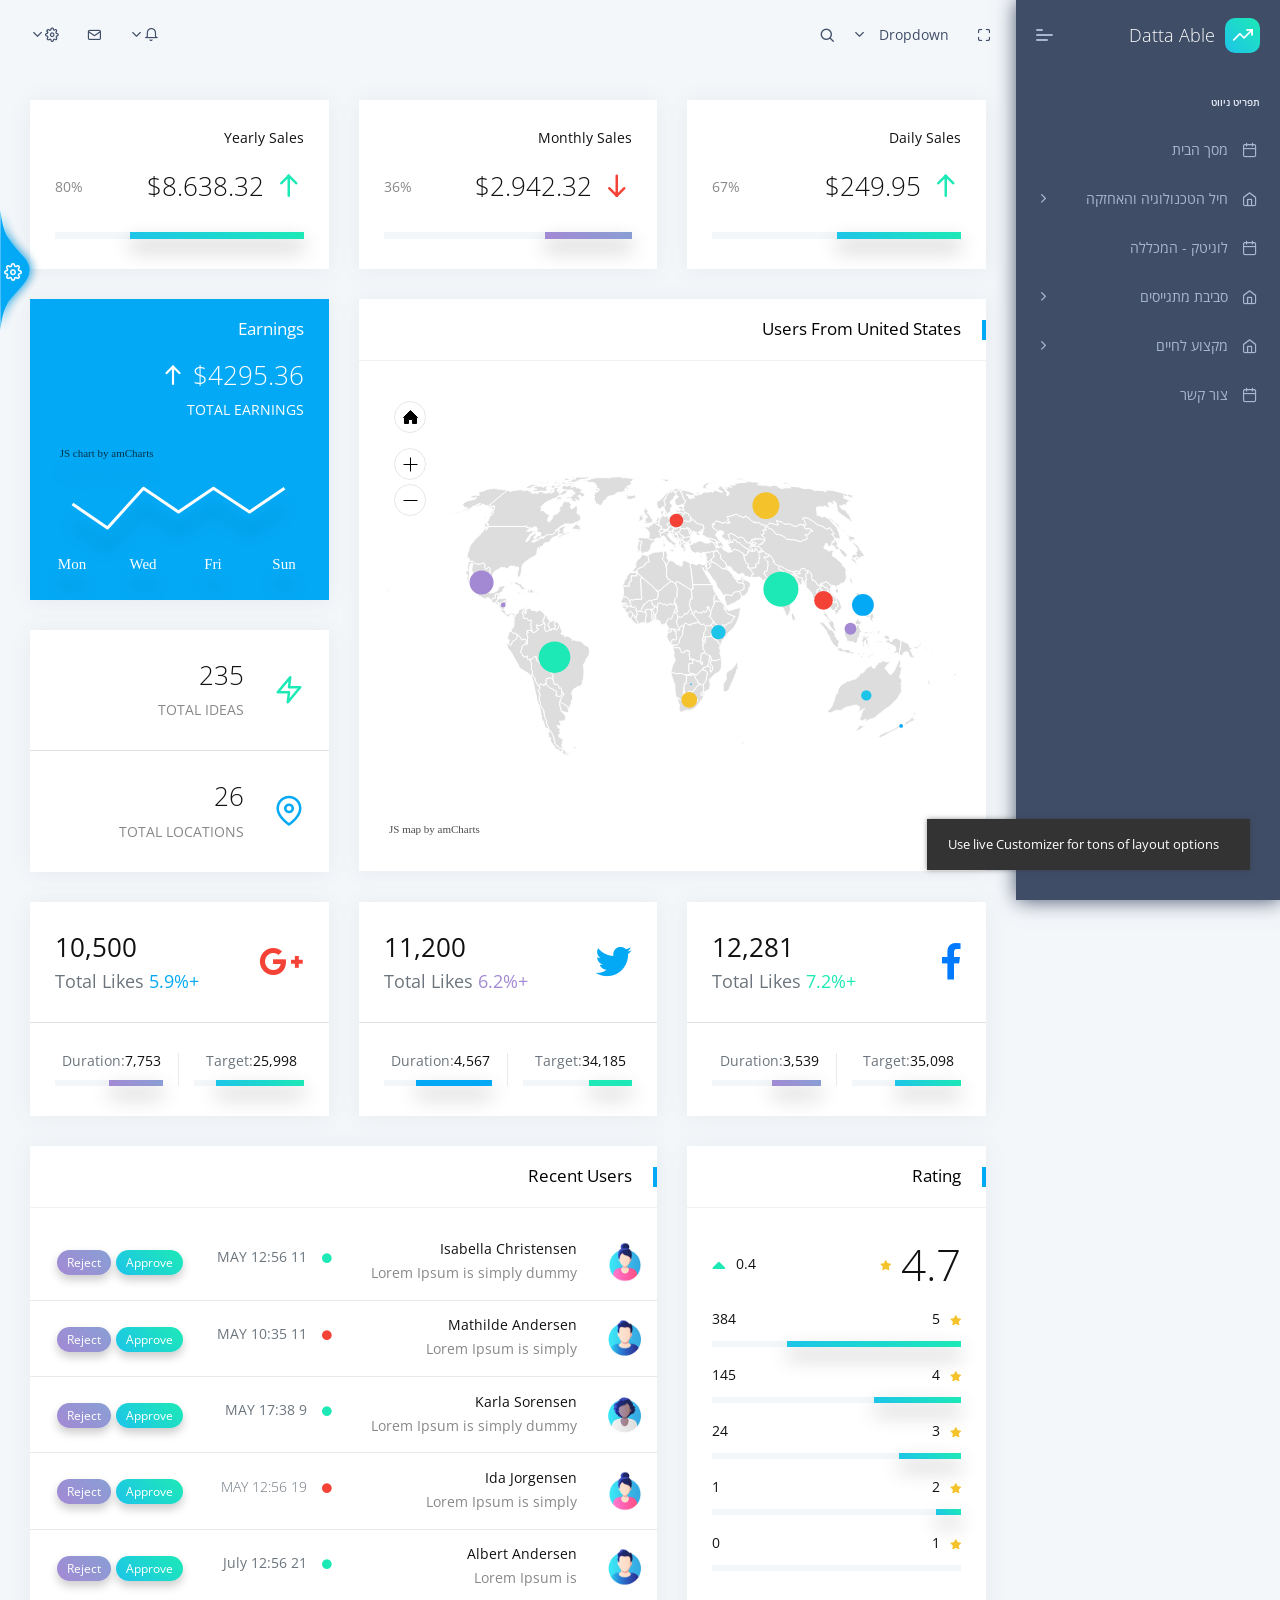
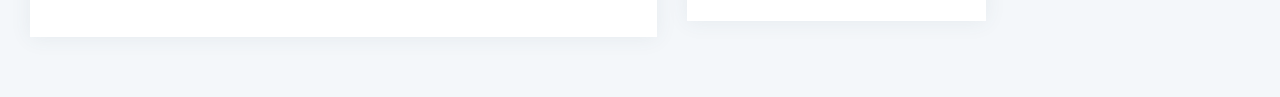
==== commit 47c3d570: "Update index.html" ====
--- a/datta-able/bootstrap/default/index.html
+++ b/datta-able/bootstrap/default/index.html
@@ -1,5 +1,5 @@
 <!DOCTYPE html>
-<html lang="en">
+<html lang="he" dir="rtl">
 
 
 <!-- Mirrored from html.codedthemes.com/datta-able/bootstrap/default/ by HTTrack Website Copier/3.x [XR&CO'2014], Sun, 16 Dec 2018 16:23:30 GMT -->
@@ -30,6 +30,8 @@
     <link rel="stylesheet" href="../assets/plugins/notification/css/notification.min.css">
     <!-- vendor css -->
     <link rel="stylesheet" href="../assets/css/style.css">
+	<link rel="stylesheet" href="../assets/css/layouts/rtl.css">
+
 
 </head>
 
@@ -46,7 +48,7 @@
     <nav class="pcoded-navbar">
         <div class="navbar-wrapper">
             <div class="navbar-brand header-logo">
-                <a href="index-2.html" class="b-brand">
+                <a href="#" class="b-brand">
                     <div class="b-bg">
                         <i class="feather icon-trending-up"></i>
                     </div>
@@ -57,9 +59,43 @@
             <div class="navbar-content scroll-div">
                 <ul class="nav pcoded-inner-navbar">
                     <li class="nav-item pcoded-menu-caption">
-                        <label>Navigation</label>
+                        <label>תפריט ניווט</label>
                     </li>
-                    <li data-username="dashboard Default Ecommerce CRM Analytics Crypto Project" class="nav-item pcoded-hasmenu active pcoded-trigger">
+					<li data-username="Full Calendar" class="nav-item"><a href="index.html" class="nav-link"><span class="pcoded-micon"><i class="feather icon-calendar"></i></span><span class="pcoded-mtext">מסך הבית</span></a></li>
+					<li data-username="dashboard Default Ecommerce CRM Analytics Crypto Project" class="nav-item pcoded-hasmenu">
+                        <a href="javascript:" class="nav-link"><span class="pcoded-micon"><i class="feather icon-home"></i></span><span class="pcoded-mtext">חיל הטכנולוגיה והאחזקה</span></a>
+                        <ul class="pcoded-submenu">
+                            <li class=""><a href="dashboard-ecommerce.html" class="">הכר את החיל</a></li>
+                            <li class=""><a href="dashboard-crm.html" class="">דבר קטנא"ר</a></li>
+                            <li class=""><a href="dashboard-analytics.html" class="">תעודת לוחם</a></li>
+                        </ul>
+                    </li>
+					<li data-username="Full Calendar" class="nav-item"><a href="full-calendar.html" class="nav-link"><span class="pcoded-micon"><i class="feather icon-calendar"></i></span><span class="pcoded-mtext">לוגיטק - המכללה</span></a></li>
+					
+					
+					<li data-username="dashboard Default Ecommerce CRM Analytics Crypto Project" class="nav-item pcoded-hasmenu">
+                        <a href="javascript:" class="nav-link"><span class="pcoded-micon"><i class="feather icon-home"></i></span><span class="pcoded-mtext">סביבת מתגייסים</span></a>
+                        <ul class="pcoded-submenu">
+                            <li class=""><a href="dashboard-ecommerce.html" class="">רקע</a></li>
+                            <li class=""><a href="dashboard-crm.html" class="">מסלולים</a></li>
+                            <li class=""><a href="dashboard-analytics.html" class="">קורסים</a></li>
+                        </ul>
+                    </li>
+					
+					<li data-username="dashboard Default Ecommerce CRM Analytics Crypto Project" class="nav-item pcoded-hasmenu">
+                        <a href="javascript:" class="nav-link"><span class="pcoded-micon"><i class="feather icon-home"></i></span><span class="pcoded-mtext">מקצוע לחיים</span></a>
+                        <ul class="pcoded-submenu">
+                            <li class=""><a href="dashboard-ecommerce.html" class="">רקע</a></li>
+                            <li class=""><a href="dashboard-crm.html" class="">מסלולים</a></li>
+                            <li class=""><a href="dashboard-crm.html" class="">מעברים</a></li>
+                            <li class=""><a href="dashboard-analytics.html" class="">שאלון</a></li>
+                        </ul>
+                    </li>
+					
+					
+					<li data-username="Full Calendar" class="nav-item"><a href="full-calendar.html" class="nav-link"><span class="pcoded-micon"><i class="feather icon-calendar"></i></span><span class="pcoded-mtext">צור קשר</span></a></li>
+					
+                    <!--<li data-username="dashboard Default Ecommerce CRM Analytics Crypto Project" class="nav-item pcoded-hasmenu active pcoded-trigger">
                         <a href="javascript:" class="nav-link"><span class="pcoded-micon"><i class="feather icon-home"></i></span><span class="pcoded-mtext">Dashboard</span></a>
                         <ul class="pcoded-submenu">
                             <li class="active"><a href="index-2.html" class="">Default</a></li>
@@ -70,255 +106,9 @@
                             <li class=""><a href="dashboard-project.html" class="">Project</a></li>
                         </ul>
                     </li>
-                    <li data-username="Vertical Horizontal Box Layout RTL fixed static Collapse menu color icon dark" class="nav-item pcoded-hasmenu">
-                        <a href="javascript:" class="nav-link"><span class="pcoded-micon"><i class="feather icon-layout"></i></span><span class="pcoded-mtext">Page layouts</span></a>
-                        <ul class="pcoded-submenu">
-                            <li class="pcoded-hasmenu"><a href="javascript:" class="">Vertical</a>
-                                <ul class="pcoded-submenu">
-                                    <li class=""><a href="layout-static.html" class="" target="_blank">Static</a></li>
-                                    <li class=""><a href="layout-fixed.html" class="" target="_blank">Fixed</a></li>
-                                    <li class=""><a href="layout-menu-fixed.html" class="" target="_blank">Navbar fixed</a></li>
-                                    <li class=""><a href="layout-mini-menu.html" class="" target="_blank">Collapse menu</a></li>
-                                </ul>
-                            </li>
-                            <li class=""><a href="layout-horizontal.html" class="" target="_blank">Horizontal</a></li>
-                            <li class=""><a href="layout-box.html" class="" target="_blank">Box layout</a></li>
-                            <li class=""><a href="layout-rtl.html" class="" target="_blank">RTL</a></li>
-                            <li class=""><a href="layout-light.html" class="" target="_blank">Light layout</a></li>
-                            <li class=""><a href="layout-dark.html" class="" target="_blank">Dark layout <span class="pcoded-badge label label-danger">Hot</span></a></li>
-                            <li class=""><a href="layout-menu-icon.html" class="" target="_blank">Color icon</a></li>
-                        </ul>
-                    </li>
-                    <li data-username="widget Statistic Data Table User card Chart" class="nav-item pcoded-hasmenu">
-                        <a href="javascript:" class="nav-link"><span class="pcoded-micon"><i class="feather icon-layers"></i></span><span class="pcoded-mtext">Widget</span><span class="pcoded-badge label label-info">100+</span></a>
-                        <ul class="pcoded-submenu">
-                            <li class=""><a href="widget-statistic.html" class="">Statistic</a></li>
-                            <li class=""><a href="widget-data.html" class="">Data</a></li>
-                            <li class=""><a href="widget-table.html" class="">Table</a></li>
-                            <li class=""><a href="widget-user-card.html" class="">User</a></li>
-                            <li class=""><a href="widget-chart.html" class="">Chart</a></li>
-                        </ul>
-                    </li>
-                    <li class="nav-item pcoded-menu-caption">
-                        <label>UI Element</label>
-                    </li>
-                    <li data-username="basic components Button Alert Badges breadcrumb Paggination progress Tooltip popovers Carousel Cards Collapse Tabs pills Modal Grid System Typography Extra Shadows Embeds" class="nav-item pcoded-hasmenu">
-                        <a href="javascript:" class="nav-link"><span class="pcoded-micon"><i class="feather icon-box"></i></span><span class="pcoded-mtext">Basic</span></a>
-                        <ul class="pcoded-submenu">
-                            <li class=""><a href="bc_alert.html" class="">Alert</a></li>
-                            <li class=""><a href="bc_button.html" class="">Button</a></li>
-                            <li class=""><a href="bc_badges.html" class="">Badges</a></li>
-                            <li class=""><a href="bc_breadcrumb-pagination.html" class="">Breadcrumb & paggination</a></li>
-                            <li class=""><a href="bc_card.html" class="">Cards</a></li>
-                            <li class=""><a href="bc_collapse.html" class="">Collapse</a></li>
-                            <li class=""><a href="bc_carousel.html" class="">Carousel</a></li>
-                            <li class=""><a href="bc_grid.html" class="">Grid system</a></li>
-                            <li class=""><a href="bc_progress.html" class="">Progress</a></li>
-                            <li class=""><a href="bc_modal.html" class="">Modal</a></li>
-                            <li class=""><a href="bc_tabs.html" class="">Tabs & pills</a></li>
-                            <li class=""><a href="bc_typography.html" class="">Typography</a></li>
-                            <li class=""><a href="bc_tooltip-popover.html" class="">Tooltip & popovers</a></li>
-                            <li class=""><a href="bc_extra.html" class="">Other</a></li>
-                        </ul>
-                    </li>
-                    <li data-username="advance components Alert gridstack lightbox modal notification pnotify rating rangeslider slider syntax highlighter Tour Tree view Nestable Toolbar" class="nav-item pcoded-hasmenu">
-                        <a href="javascript:" class="nav-link"><span class="pcoded-micon"><i class="feather icon-gitlab"></i></span><span class="pcoded-mtext">Advance</span></a>
-                        <ul class="pcoded-submenu">
-                            <li class=""><a href="ac_alert.html" class="">Sweet alert</a></li>
-                            <li class=""><a href="ac-datepicker-componant.html" class="">Datepicker</a></li>
-                            <li class=""><a href="ac_gridstack.html" class="">Gridstack</a></li>
-                            <li class=""><a href="ac_lightbox.html" class="">Lightbox</a></li>
-                            <li class=""><a href="ac_modal.html" class="">Modal</a></li>
-                            <li class=""><a href="ac_notification.html" class="">Notification</a></li>
-                            <li class=""><a href="ac_nestable.html" class="">Nestable</a></li>
-                            <li class=""><a href="ac_pnotify.html" class="">Pnotify</a></li>
-                            <li class=""><a href="ac_rating.html" class="">Rating</a></li>
-                            <li class=""><a href="ac_rangeslider.html" class="">Rangeslider</a></li>
-                            <li class=""><a href="ac_slider.html" class="">Slider</a></li>
-                            <li class=""><a href="ac_syntax_highlighter.html" class="">Syntax highlighter</a></li>
-                            <li class=""><a href="ac_tour.html" class="">Tour</a></li>
-                            <li class=""><a href="ac_treeview.html" class="">Tree view</a></li>
-                            <li class=""><a href="ac_toolbar.html" class="">Toolbar</a></li>
-                        </ul>
-                    </li>
-                    <li data-username="extra components Session Timeout Session Idle Timeout Offline" class="nav-item pcoded-hasmenu">
-                        <a href="javascript:" class="nav-link"><span class="pcoded-micon"><i class="feather icon-package"></i></span><span class="pcoded-mtext">Extra</span></a>
-                        <ul class="pcoded-submenu">
-                            <li class=""><a href="ec-session-timeout.html" class="">Session timeout</a></li>
-                            <li class=""><a href="ec-session-idle-timeout.html" class="">Session idle timeout</a></li>
-                            <li class=""><a href="ec-offline.html" class="">Offline</a></li>
-                        </ul>
-                    </li>
-                    <li data-username="Animations" class="nav-item"><a href="animation.html" class="nav-link"><span class="pcoded-micon"><i class="feather icon-aperture"></i></span><span class="pcoded-mtext">Animations</span></a></li>
-                    <li data-username="icons Feather Fontawsome flag material simple line themify" class="nav-item pcoded-hasmenu">
-                        <a href="javascript:" class="nav-link"><span class="pcoded-micon"><i class="feather icon-feather"></i></span><span class="pcoded-mtext">Icons</span></a>
-                        <ul class="pcoded-submenu">
-                            <li class=""><a href="icon-feather.html" class="">Feather<span class="pcoded-badge label label-danger">NEW</span></a></li>
-                            <li class=""><a href="icon-fontawsome.html" class="">Font Awesome 5<span class="pcoded-badge label label-primary">1000+</span></a></li>
-                            <li class=""><a href="icon-flag.html" class="">Flag</a></li>
-                            <li class=""><a href="icon-material.html" class="">Material</a></li>
-                            <li class=""><a href="icon-simple-line.html" class="">Simple line</a></li>
-                            <li class=""><a href="icon-themify.html" class="">Themify</a></li>
-                        </ul>
-                    </li>
-                    <li class="nav-item pcoded-menu-caption">
-                        <label>Forms</label>
-                    </li>
-                    <li data-username="form elements advance componant validation masking wizard picker select" class="nav-item pcoded-hasmenu">
-                        <a href="javascript:" class="nav-link"><span class="pcoded-micon"><i class="feather icon-file-text"></i></span><span class="pcoded-mtext">Forms</span></a>
-                        <ul class="pcoded-submenu">
-                            <li class=""><a href="form_elements.html" class="">Form elements</a></li>
-                            <li class=""><a href="form-elements-advance.html" class="">Form advance</a></li>
-                            <li class=""><a href="form-validation.html" class="">Form validation</a></li>
-                            <li class=""><a href="form-masking.html" class="">Form masking</a></li>
-                            <li class=""><a href="form-wizard.html" class="">Form wizard</a></li>
-                            <li class=""><a href="form-picker.html" class="">Form picker</a></li>
-                            <li class=""><a href="form-select.html" class="">Form select</a></li>
-                        </ul>
-                    </li>
-                    <li class="nav-item pcoded-menu-caption">
-                        <label>table</label>
-                    </li>
-                    <li data-username="Table bootstrap datatable footable" class="nav-item pcoded-hasmenu">
-                        <a href="javascript:" class="nav-link"><span class="pcoded-micon"><i class="feather icon-server"></i></span><span class="pcoded-mtext">Table</span></a>
-                        <ul class="pcoded-submenu">
-                            <li class=""><a href="tbl_bootstrap.html" class="">Bootstrap</a></li>
-                            <li class=""><a href="tbl_datatable.html" class="">Data table</a></li>
-                            <li class=""><a href="tbl_foo.html" class="">Foo table</a></li>
-                        </ul>
-                    </li>
-                    <li class="nav-item pcoded-menu-caption">
-                        <label>Chart & Maps</label>
-                    </li>
-                    <li data-username="Charts AM Chart js Echart Google Highchart Knob Morris Nvd3 Peity Radial" class="nav-item pcoded-hasmenu">
-                        <a href="javascript:" class="nav-link"><span class="pcoded-micon"><i class="feather icon-pie-chart"></i></span><span class="pcoded-mtext">Chart</span></a>
-                        <ul class="pcoded-submenu">
-                            <li class=""><a href="chart-am.html" class="">amChart 4</a></li>
-                            <li class=""><a href="chart-chartjs.html" class="">Chart js</a></li>
-                            <li class=""><a href="chart-echart.html" class="">Echart</a></li>
-                            <li class=""><a href="chart-google.html" class="">Google</a></li>
-                            <li class=""><a href="chart-highchart.html" class="">Highchart</a></li>
-                            <li class=""><a href="chart-knob.html" class="">Knob</a></li>
-                            <li class=""><a href="chart-morris.html" class="">Morris</a></li>
-                            <li class=""><a href="chart-nvd3.html" class="">Nvd3</a></li>
-                            <li class=""><a href="chart-peity.html" class="">Peity</a></li>
-                            <li class=""><a href="chart-radial.html" class="">Radial</a></li>
-                        </ul>
-                    </li>
-                    <li data-username="Maps Google Vector Google Map Search API Location" class="nav-item pcoded-hasmenu">
-                        <a href="javascript:" class="nav-link"><span class="pcoded-micon"><i class="feather icon-map"></i></span><span class="pcoded-mtext">Maps</span></a>
-                        <ul class="pcoded-submenu">
-                            <li class=""><a href="map-google.html" class="">Google</a></li>
-                            <li class=""><a href="map-vector.html" class="">Vector</a></li>
-                            <li class=""><a href="map-api.html" class="">Gmap search API</a></li>
-                            <li class=""><a href="map-location.html" class="">Location</a></li>
-                        </ul>
-                    </li>
-                    <li data-username="landing page" class="nav-item"><a href="extra-pages/landingpage/index.html" class="nav-link" target="_blank"><span class="pcoded-micon"><i class="feather icon-navigation-2"></i></span><span class="pcoded-mtext">Landing
-                                page</span></a></li>
-                    <li class="nav-item pcoded-menu-caption">
-                        <label>Pages</label>
-                    </li>
-                    <li data-username="Authentication Sign up Sign in reset password Change password Personal information profile settings map form subscribe" class="nav-item pcoded-hasmenu">
-                        <a href="javascript:" class="nav-link"><span class="pcoded-micon"><i class="feather icon-lock"></i></span><span class="pcoded-mtext">Authentication</span></a>
-                        <ul class="pcoded-submenu">
-                            <li class=""><a href="auth-signup.html" class="" target="_blank">Sign up</a></li>
-                            <li class=""><a href="auth-signin.html" class="" target="_blank">Sign in</a></li>
-                            <li class=""><a href="auth-reset-password.html" class="" target="_blank">Reset password</a></li>
-                            <li class=""><a href="auth-change-password.html" class="" target="_blank">Change password</a></li>
-                            <li class=""><a href="auth-Personal-Information.html" class="" target="_blank">Personal information</a></li>
-                            <li class=""><a href="auth-profile-settings.html" class="" target="_blank">Profile settings</a></li>
-                            <li class=""><a href="auth-map-form.html" class="" target="_blank">Map form</a></li>
-                            <li class=""><a href="auth-subscribe.html" class="" target="_blank">Subscribe</a></li>
-                        </ul>
-                    </li>
-                    <li data-username="Maintenance Error Comming soon offline ui" class="nav-item pcoded-hasmenu">
-                        <a href="javascript:" class="nav-link"><span class="pcoded-micon"><i class="feather icon-sliders"></i></span><span class="pcoded-mtext">Maintenance</span></a>
-                        <ul class="pcoded-submenu">
-                            <li class=""><a href="maint-error.html" class="">Error</a></li>
-                            <li class=""><a href="maint-comming-soon.html" class="">Comming soon</a></li>
-                            <li class=""><a href="maint-offline-ui.html" class="" target="_blank">Offline UI</a></li>
-                        </ul>
-                    </li>
-                    <li class="nav-item pcoded-menu-caption">
-                        <label>App</label>
-                    </li>
-                    <li data-username="message" class="nav-item"><a href="message.html" class="nav-link"><span class="pcoded-micon"><i class="feather icon-message-circle"></i></span><span class="pcoded-mtext">Message</span></a></li>
-                    <li data-username="Task list board details" class="nav-item pcoded-hasmenu">
-                        <a href="javascript:" class="nav-link"><span class="pcoded-micon"><i class="feather icon-clipboard"></i></span><span class="pcoded-mtext">Task</span></a>
-                        <ul class="pcoded-submenu">
-                            <li class=""><a href="task-list.html" class="">List</a></li>
-                            <li class=""><a href="task-board.html" class="">Board</a></li>
-                            <li class=""><a href="task-detail.html" class="">Detail</a></li>
-                        </ul>
-                    </li>
-                    <li data-username="To-Do notes" class="nav-item pcoded-hasmenu">
-                        <a href="javascript:" class="nav-link"><span class="pcoded-micon"><i class="feather icon-check-square"></i></span><span class="pcoded-mtext">To-Do</span></a>
-                        <ul class="pcoded-submenu">
-                            <li class=""><a href="todo.html" class="">To-Do</a></li>
-                            <li class=""><a href="notes.html" class="">Notes</a></li>
-                        </ul>
-                    </li>
-                    <li data-username="Gallery Grid Masonry Advance" class="nav-item pcoded-hasmenu">
-                        <a href="javascript:" class="nav-link"><span class="pcoded-micon"><i class="feather icon-image"></i></span><span class="pcoded-mtext">Gallery</span></a>
-                        <ul class="pcoded-submenu">
-                            <li class=""><a href="gallery-grid.html" class="">Grid</a></li>
-                            <li class=""><a href="gallery-masonry.html" class="">Masonry</a></li>
-                            <li class=""><a href="gallery-advance.html" class="">Advance</a></li>
-                        </ul>
-                    </li>
-                    <li class="nav-item pcoded-menu-caption">
-                        <label>Extension</label>
-                    </li>
-                    <li data-username="Editor CK-Editor Tinemce" class="nav-item pcoded-hasmenu">
-                        <a href="javascript:" class="nav-link"><span class="pcoded-micon"><i class="feather icon-file-plus"></i></span><span class="pcoded-mtext">Editor</span></a>
-                        <ul class="pcoded-submenu">
-                            <li class="pcoded-hasmenu">
-                                <a href="javascript:" class="">CK editor</a>
-                                <ul class="pcoded-submenu">
-                                    <li class=""><a href="editor-classic.html" class="">Classic</a></li>
-                                    <li class=""><a href="editor-balloon.html" class="">Balloon</a></li>
-                                    <li class=""><a href="editor-inline.html" class="">Inline</a></li>
-                                    <li class=""><a href="editor-document.html" class="">Document</a></li>
-                                </ul>
-                            </li>
-                            <li class=""><a href="editor-tinymce.html" class="">Tinymce editor</a></li>
-                        </ul>
-                    </li>
-                    <li data-username="Invoice Summury List" class="nav-item pcoded-hasmenu">
-                        <a href="javascript:" class="nav-link"><span class="pcoded-micon"><i class="feather icon-file-minus"></i></span><span class="pcoded-mtext">Invoice</span></a>
-                        <ul class="pcoded-submenu">
-                            <li class=""><a href="invoice.html" class="">Invoice</a></li>
-                            <li class=""><a href="invoice-summary.html" class="">Invoice summary</a></li>
-                            <li class=""><a href="invoice-list.html" class="">Invoice list</a></li>
-                        </ul>
-                    </li>
-                    <li data-username="Full Calendar" class="nav-item"><a href="full-calendar.html" class="nav-link"><span class="pcoded-micon"><i class="feather icon-calendar"></i></span><span class="pcoded-mtext">Full calendar</span></a></li>
-                    <li data-username="File Upload" class="nav-item"><a href="file-upload.html" class="nav-link"><span class="pcoded-micon"><i class="feather icon-upload-cloud"></i></span><span class="pcoded-mtext">File upload</span></a></li>
-                    <li class="nav-item pcoded-menu-caption">
-                        <label>Other</label>
-                    </li>
-                    <li data-username="Menu levels Menu level 2.1 Menu level 2.2" class="nav-item pcoded-hasmenu">
-                        <a href="javascript:" class="nav-link"><span class="pcoded-micon"><i class="feather icon-menu"></i></span><span class="pcoded-mtext">Menu levels</span></a>
-                        <ul class="pcoded-submenu">
-                            <li class=""><a href="#" class="">Menu Level 2.1</a></li>
-                            <li class="pcoded-hasmenu">
-                                <a href="javascript:" class="">Menu level 2.2</a>
-                                <ul class="pcoded-submenu">
-                                    <li class=""><a href="#" class="">Menu level 3.1</a></li>
-                                    <li class=""><a href="#" class="">Menu level 3.2</a></li>
-                                </ul>
-                            </li>
-                        </ul>
-                    </li>
-                    <li data-username="Disabled Menu" class="nav-item disabled"><a href="javascript:" class="nav-link"><span class="pcoded-micon"><i class="feather icon-power"></i></span><span class="pcoded-mtext">Disabled menu</span></a></li>
-                    <li data-username="Sample Page" class="nav-item"><a href="sample-page.html" class="nav-link"><span class="pcoded-micon"><i class="feather icon-sidebar"></i></span><span class="pcoded-mtext">Sample page</span></a></li>
-                    <li class="nav-item pcoded-menu-caption">
-                        <label>Support</label>
-                    </li>
-                    <li data-username="Documentation" class="nav-item"><a href="docs.html" class="nav-link" target="_blank"><span class="pcoded-micon"><i class="feather icon-book"></i></span><span class="pcoded-mtext">Documentation</span></a></li>
-                    <li data-username="Need Support" class="nav-item"><a href="https://codedthemes.support-hub.io/" class="nav-link" target="_blank"><span class="pcoded-micon"><i class="feather icon-help-circle"></i></span><span class="pcoded-mtext">Need
-                                support ?</span></a></li>
+					-->
+					
+					
                 </ul>
             </div>
         </div>
@@ -329,11 +119,10 @@
     <header class="navbar pcoded-header navbar-expand-lg navbar-light">
         <div class="m-header">
             <a class="mobile-menu" id="mobile-collapse1" href="javascript:"><span></span></a>
-            <a href="index-2.html" class="b-brand">
-               <div class="b-bg">
-                   <i class="feather icon-trending-up"></i>
+            <a href="#" class="b-brand">
+               <div class="b">
                </div>
-               <span class="b-title">Datta Able</span>
+               <span class="b-title">  <img src="../assets/images/hail_logo.png"  title="" style="width:46px; height:52px;"/></span>
            </a>
         </div>
         <a class="mobile-menu" id="mobile-header" href="javascript:">
--- a/datta-able/bootstrap/assets/css/layouts/rtl.css
+++ b/datta-able/bootstrap/assets/css/layouts/rtl.css
@@ -0,0 +1,1223 @@
+/*
+    description Of variables for build for theme layouts
+        1) menu-caption-color
+            List of color for sidebar menu caption
+
+        2) brand-background
+            List of color for logo background
+
+        3) header-dark-background
+            List of color for Dark Header
+
+        4) header-light-background
+            List of color for light Header
+
+        5) menu-dark-background
+            List of color for Dark sidebar menu
+
+        6) menu-light-background
+            List of color for light sidebar menu
+
+        7) menu-active-color
+            List of color for Active item highliter
+
+        8) menu-icon-color
+            List of color for sidebar menu items icon colors
+*/
+/**  =====================
+      Rtl css start
+==========================  **/
+body {
+  direction: rtl;
+  text-align: right;
+}
+
+.scroll-div > .scroll-element.scroll-y {
+  right: auto;
+  left: 6px;
+}
+
+.card .card-header h5 {
+  margin-right: 0;
+  margin-left: 10px;
+}
+.card .card-header h5:after {
+  left: auto;
+  right: -25px;
+}
+.card .card-header .card-header-right {
+  display: none;
+  left: 10px;
+  right: auto;
+}
+
+/* ======    Header   ========== */
+/* ======    Bootstrap   ========== */
+.mr-auto {
+  margin-left: auto !important;
+  margin-right: 0 !important;
+}
+
+.ml-auto {
+  margin-right: auto !important;
+  margin-left: 0 !important;
+}
+
+.float-left {
+  float: right !important;
+}
+
+.float-right {
+  float: left !important;
+}
+
+.text-right {
+  text-align: left !important;
+}
+
+.list-group {
+  padding-right: 0;
+}
+
+.breadcrumb-item + .breadcrumb-item::before {
+  padding-left: 8px;
+}
+
+/* ======    Bootstrap   ==========*/
+/**  =====================
+      Generic-class css start
+========================== **/
+.p-l-0 {
+  padding-right: 0px;
+  padding-left: 0;
+}
+.p-l-0[class*='col'] {
+  padding-left: 15px;
+}
+.p-r-0 {
+  padding-left: 0px;
+  padding-right: 0;
+}
+.p-r-0[class*='col'] {
+  padding-right: 15px;
+}
+
+.m-l-0 {
+  margin-right: 0px;
+  margin-left: 0;
+}
+.m-r-0 {
+  margin-left: 0px;
+  margin-right: 0;
+}
+
+.p-l-5 {
+  padding-right: 5px;
+  padding-left: 0;
+}
+.p-r-5 {
+  padding-left: 5px;
+  padding-right: 0;
+}
+
+.m-l-5 {
+  margin-right: 5px;
+  margin-left: 0;
+}
+.m-r-5 {
+  margin-left: 5px;
+  margin-right: 0;
+}
+
+.p-l-10 {
+  padding-right: 10px;
+  padding-left: 0;
+}
+.p-r-10 {
+  padding-left: 10px;
+  padding-right: 0;
+}
+
+.m-l-10 {
+  margin-right: 10px;
+  margin-left: 0;
+}
+.m-r-10 {
+  margin-left: 10px;
+  margin-right: 0;
+}
+
+.p-l-15 {
+  padding-right: 15px;
+  padding-left: 0;
+}
+.p-r-15 {
+  padding-left: 15px;
+  padding-right: 0;
+}
+
+.m-l-15 {
+  margin-right: 15px;
+  margin-left: 0;
+}
+.m-r-15 {
+  margin-left: 15px;
+  margin-right: 0;
+}
+
+.p-l-20 {
+  padding-right: 20px;
+  padding-left: 0;
+}
+.p-r-20 {
+  padding-left: 20px;
+  padding-right: 0;
+}
+
+.m-l-20 {
+  margin-right: 20px;
+  margin-left: 0;
+}
+.m-r-20 {
+  margin-left: 20px;
+  margin-right: 0;
+}
+
+.p-l-25 {
+  padding-right: 25px;
+  padding-left: 0;
+}
+.p-r-25 {
+  padding-left: 25px;
+  padding-right: 0;
+}
+
+.m-l-25 {
+  margin-right: 25px;
+  margin-left: 0;
+}
+.m-r-25 {
+  margin-left: 25px;
+  margin-right: 0;
+}
+
+.p-l-30 {
+  padding-right: 30px;
+  padding-left: 0;
+}
+.p-r-30 {
+  padding-left: 30px;
+  padding-right: 0;
+}
+
+.m-l-30 {
+  margin-right: 30px;
+  margin-left: 0;
+}
+.m-r-30 {
+  margin-left: 30px;
+  margin-right: 0;
+}
+
+.p-l-35 {
+  padding-right: 35px;
+  padding-left: 0;
+}
+.p-r-35 {
+  padding-left: 35px;
+  padding-right: 0;
+}
+
+.m-l-35 {
+  margin-right: 35px;
+  margin-left: 0;
+}
+.m-r-35 {
+  margin-left: 35px;
+  margin-right: 0;
+}
+
+.p-l-40 {
+  padding-right: 40px;
+  padding-left: 0;
+}
+.p-r-40 {
+  padding-left: 40px;
+  padding-right: 0;
+}
+
+.m-l-40 {
+  margin-right: 40px;
+  margin-left: 0;
+}
+.m-r-40 {
+  margin-left: 40px;
+  margin-right: 0;
+}
+
+.p-l-45 {
+  padding-right: 45px;
+  padding-left: 0;
+}
+.p-r-45 {
+  padding-left: 45px;
+  padding-right: 0;
+}
+
+.m-l-45 {
+  margin-right: 45px;
+  margin-left: 0;
+}
+.m-r-45 {
+  margin-left: 45px;
+  margin-right: 0;
+}
+
+.p-l-50 {
+  padding-right: 50px;
+  padding-left: 0;
+}
+.p-r-50 {
+  padding-left: 50px;
+  padding-right: 0;
+}
+
+.m-l-50 {
+  margin-right: 50px;
+  margin-left: 0;
+}
+.m-r-50 {
+  margin-left: 50px;
+  margin-right: 0;
+}
+
+/*====== Padding , Margin css ends ======*/
+.pcoded-header {
+  margin-left: auto;
+  margin-right: 264px;
+}
+.pcoded-header .input-group .input-group-text {
+  margin-right: auto;
+  margin-left: 0;
+}
+.pcoded-header .navbar-nav {
+  padding-right: 0;
+}
+.pcoded-header .navbar-nav > li:first-child {
+  padding-right: 25px;
+  padding-left: 12px;
+}
+.pcoded-header .navbar-nav > li:last-child {
+  padding-left: 30px;
+  padding-right: 12px;
+}
+.pcoded-header .mr-auto .dropdown-menu {
+  margin-left: auto;
+  margin-right: -20px;
+}
+.pcoded-header .ml-auto .dropdown-menu {
+  margin-right: auto;
+  margin-left: -20px;
+}
+.pcoded-header .main-search.open .input-group {
+  padding: 5px 20px 5px 5px;
+}
+.pcoded-header .main-search.open .input-group .search-btn {
+  margin-left: auto;
+  margin-right: 5px;
+}
+.pcoded-header .dropdown .dropdown-toggle {
+  padding-right: 0;
+  padding-left: 15px;
+}
+.pcoded-header .dropdown .dropdown-toggle:after {
+  right: auto;
+  left: 15px;
+}
+.pcoded-header .dropdown.show:before {
+  left: 0;
+  right: -5px;
+}
+.pcoded-header .dropdown .notification .noti-body img {
+  margin-right: auto;
+  margin-left: 20px;
+}
+.pcoded-header .dropdown .notification .noti-body li .n-time {
+  float: left;
+}
+.pcoded-header .dropdown .notification ul {
+  padding-right: 0;
+}
+.pcoded-header .dropdown .profile-notification .pro-head img {
+  margin-right: auto;
+  margin-left: 10px;
+}
+.pcoded-header .dropdown .profile-notification .pro-head .dud-logout {
+  padding-left: 0;
+  right: auto;
+  left: 0;
+}
+
+/* ======    Header   ========== */
+/* ======    menu   ========== */
+.b-brand .b-title {
+  margin-left: 0;
+  margin-right: 10px;
+}
+
+.pcoded-navbar {
+  direction: rtl;
+  text-align: right;
+}
+.pcoded-navbar ul {
+  padding-left: 0;
+  padding-right: 0;
+}
+.pcoded-navbar .mobile-menu {
+  right: auto;
+  left: 10px;
+}
+.pcoded-navbar .pcoded-badge {
+  right: auto;
+  left: 35px;
+}
+.pcoded-navbar .pcoded-inner-navbar li > a {
+  text-align: right;
+}
+.pcoded-navbar .pcoded-inner-navbar li.pcoded-hasmenu > a:after {
+  right: auto;
+  left: 20px;
+}
+.pcoded-navbar .pcoded-inner-navbar li.pcoded-hasmenu .pcoded-submenu li > a {
+  text-align: right;
+  padding: 7px 60px 7px 7px;
+}
+.pcoded-navbar .pcoded-inner-navbar li.pcoded-hasmenu .pcoded-submenu li > a:before {
+  left: auto;
+  right: 35px;
+}
+.pcoded-navbar .pcoded-inner-navbar li.pcoded-hasmenu .pcoded-submenu li .pcoded-submenu > li > a {
+  padding: 7px 80px 7px 7px;
+}
+.pcoded-navbar .pcoded-inner-navbar li.pcoded-hasmenu .pcoded-submenu li .pcoded-submenu > li > a:before {
+  left: auto;
+  right: 55px;
+}
+.pcoded-navbar .pcoded-inner-navbar > li a .pcoded-micon {
+  margin-right: 0;
+  margin-left: 7px;
+}
+.pcoded-navbar .pcoded-inner-navbar > li.active:after, .pcoded-navbar .pcoded-inner-navbar > li.pcoded-trigger:after {
+  left: auto;
+  right: 0;
+}
+.pcoded-navbar.navbar-collapsed .header-logo .logo-thumb {
+  left: auto;
+  right: calc((80px / 2) - 20px);
+}
+.pcoded-navbar.navbar-collapsed .pcoded-menu-caption:after {
+  left: auto;
+  right: 15px;
+}
+.pcoded-navbar.navbar-collapsed ~ .pcoded-header,
+.pcoded-navbar.navbar-collapsed ~ .pcoded-main-container {
+  margin-left: auto;
+  margin-right: 80px;
+}
+.pcoded-navbar.navbar-collapsed:hover .header-logo .mobile-menu {
+  right: auto;
+  left: 0;
+}
+.pcoded-navbar.navbar-collapsed .pcoded-inner-navbar > li.pcoded-hasmenu > a:after {
+  left: 12px;
+  right: auto;
+}
+.pcoded-navbar.mob-open ~ .pcoded-header,
+.pcoded-navbar.mob-open ~ .pcoded-main-container, .pcoded-navbar.navbar-collapsed:hover ~ .pcoded-header,
+.pcoded-navbar.navbar-collapsed:hover ~ .pcoded-main-container {
+  margin-left: auto;
+  margin-right: 80px;
+}
+.pcoded-navbar.mob-open ~ .pcoded-header:before,
+.pcoded-navbar.mob-open ~ .pcoded-main-container:before, .pcoded-navbar.navbar-collapsed:hover ~ .pcoded-header:before,
+.pcoded-navbar.navbar-collapsed:hover ~ .pcoded-main-container:before {
+  left: auto;
+  right: 0;
+}
+
+.pcoded-main-container {
+  margin-left: 0;
+  margin-right: 264px;
+}
+
+/* ======    menu   ========== */
+/* ======    dropdown   ========== */
+.dropdown .dropdown-menu {
+  text-align: right;
+  left: auto;
+}
+.dropdown .dropdown-menu.dropdown-menu-right {
+  right: auto;
+  left: 0;
+}
+
+.note-card .note-box-aside {
+  border-left: 1px solid #eaeaea;
+  border-right: none;
+}
+
+/* ======    dropdown   ========== */
+/* ======    Header Chat   ========== */
+.header-chat,
+.header-user-list {
+  right: auto;
+  left: -350px;
+}
+.header-chat.open,
+.header-user-list.open {
+  right: auto;
+  left: 0;
+}
+
+.header-user-list .h-list-body .userlist-box .media-left {
+  padding-right: 0;
+  padding-left: 10px;
+}
+.header-user-list .h-list-body .userlist-box .live-status {
+  right: auto;
+  left: 20px;
+}
+.header-user-list.open .h-close-text {
+  left: auto;
+  right: -99px;
+  -webkit-transform: rotate(180deg);
+          transform: rotate(180deg);
+}
+
+.header-chat .h-list-header .h-back-user-list {
+  left: auto;
+  right: 0;
+  -webkit-transform: rotate(180deg);
+          transform: rotate(180deg);
+}
+.header-chat .h-list-body .chat-messages .photo-table {
+  padding-right: 0;
+  padding-left: 15px;
+}
+.header-chat .h-list-body .chat-messages .chat-menu-content .chat-time,
+.header-chat .h-list-body .chat-messages .chat-menu-reply .chat-time {
+  margin: 9px 10px 0 8px;
+}
+.header-chat .h-list-body .chat-messages .chat-menu-reply {
+  text-align: left;
+}
+.header-chat .h-list-body .chat-messages .chat-menu-reply > div p {
+  margin-left: 25px;
+  margin-right: 0;
+}
+.header-chat .h-list-body .chat-messages .chat-menu-reply > div p:last-child {
+  border-bottom-left-radius: 0;
+  border-bottom-right-radius: 8px;
+}
+.header-chat .h-list-body .chat-messages .chat-menu-reply > div:before {
+  content: "\65";
+  right: auto;
+  left: 5px;
+}
+.header-chat .h-list-body .chat-messages .chat-menu-content > div p {
+  border-radius: 4px;
+}
+.header-chat .h-list-body .chat-messages .chat-menu-content > div p:first-child {
+  border-top-left-radius: 10px;
+  border-top-right-radius: 0;
+}
+.header-chat .h-list-body .chat-messages .chat-menu-content > div:before {
+  content: "\67";
+  color: #1de9b6;
+  left: auto;
+  right: -20px;
+  text-shadow: 4px 4px 10px rgba(0, 0, 0, 0.15);
+}
+.header-chat .h-list-footer .input-group {
+  border-radius: 0 20px 20px 10px;
+}
+.header-chat .h-list-footer .input-group .btn-attach {
+  margin-right: 0;
+  margin-left: 5px;
+}
+.header-chat .h-list-footer .input-group .btn-attach > i {
+  margin-left: 0;
+}
+.header-chat .h-list-footer .input-group .btn-send {
+  margin-left: 0;
+  margin-right: 5px;
+  right: auto;
+  left: -45px;
+}
+.header-chat .h-list-footer .input-group .btn-send i {
+  margin-left: 0;
+}
+.header-chat .h-list-footer .input-group:after {
+  content: "\68";
+  right: auto;
+  left: -23px;
+  text-shadow: -4px 10px 20px rgba(0, 0, 0, 0.1);
+}
+
+/* ======    Header Chat   ========== */
+/* ======    Menu Styler Start     ======== */
+.menu-styler h6:after {
+  right: 0;
+  left: auto;
+}
+.menu-styler .style-toggler > a {
+  right: auto;
+  left: 0;
+}
+.menu-styler .style-toggler > a:before {
+  content: "\62";
+  right: auto;
+  -webkit-transform: rotate(0deg);
+          transform: rotate(0deg);
+  left: -45px;
+  text-shadow: 1px 0 8px rgba(4, 169, 245, 0.9), 6px 0 8px rgba(0, 0, 0, 0.1);
+}
+.menu-styler .style-toggler > a:after {
+  right: auto;
+  left: 4px;
+}
+.menu-styler.open .style-toggler > a {
+  right: auto;
+  left: 400px;
+}
+.menu-styler.open .style-toggler > a:before {
+  right: auto;
+}
+.menu-styler.open .style-toggler > a:after {
+  content: "\e849";
+  right: auto;
+}
+.menu-styler.open .style-block {
+  right: auto;
+  left: 0;
+  -webkit-box-shadow: 0 0 15px rgba(0, 0, 0, 0.2);
+          box-shadow: 0 0 15px rgba(0, 0, 0, 0.2);
+}
+.menu-styler .style-block {
+  right: auto;
+  left: -400px;
+}
+.menu-styler .theme-color > a {
+  margin-right: 0;
+  margin-left: 5px;
+}
+.menu-styler .theme-color > a span:before {
+  left: auto;
+  right: 0;
+}
+.menu-styler .theme-color > a span:after {
+  right: auto;
+  left: 0;
+}
+.menu-styler .theme-color > a.active:before {
+  left: auto;
+  right: 14px;
+}
+.menu-styler .theme-color > a.active:after {
+  left: auto;
+  right: 0;
+}
+.menu-styler .theme-color.small > a.active:before {
+  right: 5px;
+}
+
+/* ======    Menu Styler end     ======== */
+/* ======    Radio & Checked Start     ======== */
+.checkbox {
+  margin-right: 0;
+  margin-left: 5px;
+}
+.checkbox input[type=checkbox] + .cr {
+  padding-right: 0;
+}
+.checkbox input[type=checkbox] + .cr:before {
+  margin-right: 0;
+  margin-left: 10px;
+}
+.checkbox.checkbox-fill input[type=checkbox] + .cr:after {
+  margin-right: 0;
+  margin-left: 10px;
+  left: auto;
+  right: 3px;
+}
+
+.radio {
+  margin-right: 0;
+  margin-left: 5px;
+}
+.radio input[type=radio] + .cr {
+  padding-right: 0;
+}
+.radio input[type=radio] + .cr:after, .radio input[type=radio] + .cr:before {
+  margin-right: 0;
+  margin-left: 10px;
+}
+.radio input[type=radio] + .cr:after {
+  left: auto;
+  right: 5px;
+}
+.radio.radio-fill input[type=radio] + .cr:after {
+  left: auto;
+  right: 2px;
+}
+
+.menu-styler .radio input[type=radio] + .cr {
+  margin-right: 0;
+}
+
+.custom-control {
+  padding-right: 1.5rem;
+  padding-left: 0;
+}
+.custom-control .custom-control-label:after, .custom-control .custom-control-label:before {
+  left: auto;
+  right: -1.5rem;
+}
+
+.task-list:after {
+  right: 30px;
+}
+.task-list li {
+  padding-right: 55px;
+  padding-left: 0;
+}
+.task-list .task-icon {
+  right: 22px;
+}
+
+.dashboard-kit li {
+  margin-left: 3px;
+  margin-right: 0;
+}
+
+/**====== Radio & Checked css end ======**/
+/* ==========================    Rsponsive Menu rtl  start   ====================== */
+@media only screen and (max-width: 991px) {
+  .pcoded-header .mobile-menu {
+    right: auto;
+    left: 0;
+  }
+  .pcoded-header .mobile-menu {
+    left: 20px;
+    right: auto;
+  }
+
+  .pcoded-navbar {
+    margin-left: 0;
+    margin-right: -264px;
+  }
+  .pcoded-navbar ~ .pcoded-header,
+  .pcoded-navbar ~ .pcoded-main-container {
+    margin-right: 0;
+  }
+  .pcoded-navbar.mob-open {
+    margin-right: 0;
+  }
+  .pcoded-navbar.mob-open ~ .pcoded-header,
+  .pcoded-navbar.mob-open ~ .pcoded-main-container {
+    margin-right: 0;
+  }
+}
+/* ==========================    Rsponsive Menu rtl  end   ====================== */
+/* ==========================    basic componant rtl  start   ==================== */
+.alert-dismissible {
+  padding-left: 40px;
+  padding-right: 20px;
+}
+.alert-dismissible .close {
+  right: auto;
+  left: 0;
+}
+
+.dropdown-toggle::after {
+  margin-left: 0;
+  margin-right: 0.255em;
+}
+
+.btn-group > .btn-group:not(:last-child) > .btn,
+.btn-group > .btn:not(:last-child):not(.dropdown-toggle) {
+  border-top-left-radius: 0;
+  border-bottom-left-radius: 0;
+  border-top-right-radius: 0.25rem;
+  border-bottom-right-radius: 0.25rem;
+}
+.btn-group > .btn-group:not(:first-child) > .btn,
+.btn-group > .btn:not(:first-child) {
+  border-top-left-radius: 0.25rem;
+  border-bottom-left-radius: 0.25rem;
+  border-top-right-radius: 0;
+  border-bottom-right-radius: 0;
+}
+
+.btn-group .btn + .btn,
+.btn-group .btn + .btn-group,
+.btn-group .btn-group + .btn,
+.btn-group .btn-group + .btn-group,
+.btn-group-vertical .btn + .btn,
+.btn-group-vertical .btn + .btn-group,
+.btn-group-vertical .btn-group + .btn,
+.btn-group-vertical .btn-group + .btn-group {
+  margin-left: 0;
+  margin-right: -1px;
+}
+
+.dropdown-toggle-split::after,
+.dropright .dropdown-toggle-split::after,
+.dropup .dropdown-toggle-split::after {
+  margin-right: 0;
+}
+
+[class*="language"] {
+  direction: ltr;
+}
+
+.nav-tabs {
+  padding-right: 0;
+}
+
+.list-inline,
+.list-unstyled {
+  padding-right: 0;
+}
+
+.modal-header .close {
+  margin: -1rem auto -1rem -1rem;
+}
+
+.btn {
+  margin-right: 0;
+  margin-left: 10px;
+}
+
+.label {
+  margin-right: 0;
+  margin-left: 5px;
+}
+
+.input-group .btn {
+  margin-left: 0;
+}
+.input-group > .custom-file + .custom-file,
+.input-group > .custom-file + .custom-select,
+.input-group > .custom-file + .form-control,
+.input-group > .form-control + .custom-file,
+.input-group > .form-control + .custom-select,
+.input-group > .form-control + .form-control,
+.input-group > .custom-select + .custom-file,
+.input-group > .custom-select + .custom-select,
+.input-group > .custom-select + .form-control {
+  margin-left: 0;
+  margin-right: -1px;
+}
+.input-group > .custom-select:not(:last-child),
+.input-group > .form-control:not(:last-child) {
+  border-top-right-radius: 0.25rem;
+  border-bottom-right-radius: 0.25rem;
+  border-top-left-radius: 0;
+  border-bottom-left-radius: 0;
+}
+.input-group > .custom-select:not(:first-child),
+.input-group > .form-control:not(:first-child) {
+  border-top-right-radius: 0;
+  border-bottom-right-radius: 0;
+  border-top-left-radius: 0.25rem;
+  border-bottom-left-radius: 0.25rem;
+}
+.input-group > .custom-file:not(:last-child) .custom-file-label, .input-group > .custom-file:not(:last-child) .custom-file-label::after {
+  border-top-right-radius: 0.25rem;
+  border-bottom-right-radius: 0.25rem;
+  border-top-left-radius: 0;
+  border-bottom-left-radius: 0;
+}
+.input-group > .custom-file:not(:first-child) .custom-file-label {
+  border-top-right-radius: 0;
+  border-bottom-right-radius: 0;
+  border-top-left-radius: 0.25rem;
+  border-bottom-left-radius: 0.25rem;
+}
+
+.input-group-append .btn + .btn,
+.input-group-append .btn + .input-group-text,
+.input-group-append .input-group-text + .btn,
+.input-group-append .input-group-text + .input-group-text,
+.input-group-prepend .btn + .btn,
+.input-group-prepend .btn + .input-group-text,
+.input-group-prepend .input-group-text + .btn,
+.input-group-prepend .input-group-text + .input-group-text {
+  margin-left: 0;
+  margin-right: -1px;
+}
+
+.input-group-prepend {
+  margin-right: 0;
+  margin-left: -1px;
+}
+
+.input-group-append {
+  margin-left: 0;
+  margin-right: -1px;
+}
+
+.input-group > .input-group-append:last-child > .btn:not(:last-child):not(.dropdown-toggle),
+.input-group > .input-group-append:last-child > .input-group-text:not(:last-child),
+.input-group > .input-group-append:not(:last-child) > .btn,
+.input-group > .input-group-append:not(:last-child) > .input-group-text,
+.input-group > .input-group-prepend > .btn,
+.input-group > .input-group-prepend > .input-group-text {
+  border-top-right-radius: 0.25rem;
+  border-bottom-right-radius: 0.25rem;
+  border-top-left-radius: 0;
+  border-bottom-left-radius: 0;
+}
+
+.input-group > .input-group-append > .btn,
+.input-group > .input-group-append > .input-group-text,
+.input-group > .input-group-prepend:first-child > .btn:not(:first-child),
+.input-group > .input-group-prepend:first-child > .input-group-text:not(:first-child),
+.input-group > .input-group-prepend:not(:first-child) > .btn,
+.input-group > .input-group-prepend:not(:first-child) > .input-group-text {
+  border-top-right-radius: 0;
+  border-bottom-right-radius: 0;
+  border-top-left-radius: 0.25rem;
+  border-bottom-left-radius: 0.25rem;
+}
+
+.custom-file-label {
+  width: 100%;
+}
+.custom-file-label:after {
+  right: auto;
+  left: 0;
+  border-left: none;
+  border-right: 1px solid #ced4da;
+}
+
+table > tbody > tr > td > span.footable-toggle {
+  margin-right: 0;
+  margin-left: 8px;
+}
+
+.select-card select {
+  display: none;
+}
+
+.minicolors-slider {
+  right: 152px;
+}
+
+.minicolors-opacity-slider {
+  right: 173px;
+}
+
+/* ==========================    basic componant rtl  end   ====================== */
+/* =========   chart start  ============= */
+.dial-chart {
+  direction: ltr;
+}
+
+/* =========   chart end ============= */
+/* =========   Extra pages Start ============= */
+.job-meta-data i {
+  margin-right: 0;
+  margin-left: 5px;
+}
+
+.invoice-table.table {
+  padding-right: 20px;
+  padding-left: 0;
+}
+
+.h-list-body .userlist-box .media-left {
+  padding-left: 10px;
+}
+.h-list-body .chat-messages .photo-table {
+  padding-right: 0;
+  padding-left: 15px;
+}
+
+.note {
+  float: right;
+}
+
+.task-board-left .user-box .media-left {
+  margin-right: 0;
+  margin-left: 10px;
+}
+.task-board-left .btn {
+  margin: 0;
+}
+
+.task-attachment .file-attach {
+  margin-right: 0;
+  margin-left: 20px;
+}
+
+.btn-msg-send {
+  margin: 0;
+}
+
+.assign-user .media-left,
+.task-comment .media-left {
+  margin-right: 0 !important;
+  margin-left: 16px;
+}
+
+.task-comment .btn {
+  margin: 0;
+}
+
+div.dataTables_wrapper div.dataTables_filter {
+  margin-top: 10px;
+}
+div.dataTables_wrapper div.dataTables_filter input {
+  margin-right: 7px;
+}
+div.dataTables_wrapper div.dataTables_filter label {
+  float: left;
+}
+
+.form-material .right-icon-control .form-icon {
+  right: auto;
+  left: 0;
+}
+.form-material .right-icon-control .form-icon .btn {
+  margin-right: 10px;
+  margin-left: 0;
+}
+
+.note-bar .photo-table,
+.widget-lorem .photo-table,
+.widget-timeline .photo-table,
+.widget-todo .photo-table {
+  margin-right: 0 !important;
+  margin-left: 16px;
+}
+
+.to-do .to-do-button {
+  right: auto;
+  left: 22px;
+}
+
+.ticket-customer i {
+  right: auto;
+  left: 32px;
+}
+
+.card-event i {
+  right: auto;
+  left: 27px;
+}
+
+.bitcoin-wallet i {
+  right: auto;
+  left: 50px;
+}
+
+.Active-visitor .card-active > div + div,
+.card-social .card-active > div + div {
+  border-right: 1px solid #eaeaea;
+  border-left: 0 !important;
+}
+
+.br-theme-bars-reversed .br-widget .br-current-rating {
+  text-align: left;
+}
+
+.jstree-default .jstree-node {
+  background-position: -320px -4px;
+}
+
+.sw-theme-dots > ul.step-anchor > li > a:after {
+  right: 49%;
+}
+
+.dtp > .dtp-content {
+  right: 50%;
+  margin-right: -150px;
+}
+
+.note-card .Note-delete {
+  left: 10px;
+}
+
+.filter-bar .nav {
+  padding-right: 0;
+}
+
+.footable .pagination {
+  padding: 0;
+}
+
+.h-list-body .chat-messages .chat-menu-content > div:before {
+  content: "\67";
+  font-family: "pct";
+  color: #1de9b6;
+  left: auto;
+  text-shadow: 4px 4px 10px rgba(0, 0, 0, 0.15);
+  right: -19px;
+}
+.h-list-body .chat-messages .chat-menu-content p:first-child {
+  border-top-left-radius: 10px !important;
+  border-top-right-radius: 0 !important;
+}
+.h-list-body .chat-messages .chat-menu-reply {
+  text-align: left;
+}
+.h-list-body .chat-messages .chat-menu-reply > div:before {
+  content: "\65";
+  right: auto;
+  left: 5px;
+}
+.h-list-body .chat-messages .chat-menu-reply > div p:last-child {
+  border-bottom-left-radius: 0;
+  border-bottom-right-radius: 8px;
+}
+.h-list-body .chat-messages .chat-menu-reply > div .chat-cont {
+  margin-left: 25px;
+  margin-right: 0;
+}
+
+.chat-sanders .send-chat .msg:after {
+  left: -12px;
+  right: auto;
+  border-bottom-color: transparent;
+  border-top-color: #1dc8e5;
+}
+.chat-sanders .received-chat .msg:after {
+  right: -12px;
+  -webkit-transform: rotate(90deg);
+          transform: rotate(90deg);
+  left: auto;
+}
+
+.form-check {
+  padding-left: 0;
+  padding-right: 1.25rem;
+}
+.form-check input {
+  margin-right: -20px;
+}
+
+.form-check-input {
+  margin-right: 0;
+}
+.form-check-input + label {
+  margin-right: 1.3rem;
+}
+
+.bs-tooltip-right .arrow::before {
+  left: auto;
+  right: -8px;
+}
+
+.br-theme-bars-movie .br-widget a, .br-theme-bars-1to10 .br-widget a, .br-theme-bars-1to10 .br-widget .br-current-rating,
+.br-theme-bars-square .br-widget a, .br-theme-bars-reversed .br-widget a, .br-theme-bars-reversed .br-widget .br-current-rating, .br-theme-css-stars .br-widget a {
+  float: right;
+}
+
+.br-theme-bars-reversed .br-widget .br-current-rating {
+  text-align: right;
+}
+
+.tool-container.tool-top .arrow {
+  margin-right: -7px;
+}
+
+.sw-theme-arrows > ul.step-anchor > li:first-child > a {
+  padding-right: 15px;
+  padding-left: 30px;
+}
+
+.minicolors .form-control {
+  padding: 6px 44px 5px 12px;
+}
+
+.minicolors-theme-bootstrap .minicolors-swatch {
+  right: 3px;
+}
+
+.minicolors-position-left .minicolors-panel {
+  right: 0;
+}
+
+.select2-container--default .select2-selection--multiple .select2-selection__choice {
+  float: right;
+}
+
+/* =========   Extra pages end ============= */
+@media only screen and (max-width: 768px) {
+  .sw-theme-dots > ul.step-anchor:before {
+    right: 1px;
+    margin-left: 10px;
+    margin-right: 0;
+  }
+  .sw-theme-dots > ul.step-anchor > li > a:before {
+    right: -23px;
+    margin-right: 10px;
+  }
+  .sw-theme-dots > ul.step-anchor > li > a:after {
+    right: -40px;
+  }
+}
+.mce-menu.mce-menu-align .mce-menu-shortcut, .mce-menu.mce-menu-align .mce-caret {
+  left: 0;
+  right: auto;
+}
+
+.mce-menu-item .mce-caret {
+  margin-left: 6px;
+}
+
+.ux-designer .btn {
+  right: auto;
+  left: 20px;
+}
+
+.owl-carousel {
+  direction: ltr;
+}
+
+/* ========= mobile menu start ============ */
+@media only screen and (max-width: 991px) {
+  .pcoded-header .m-header .mobile-menu {
+    right: auto;
+  }
+  .pcoded-header .m-header .b-brand {
+    margin-left: 0;
+    margin-right: 20px;
+  }
+  .pcoded-header .navbar-nav.mr-auto li.nav-item:not(.dropdown) {
+    padding-left: 0;
+    padding-right: 20px;
+  }
+  .pcoded-header #mobile-header {
+    left: 20px;
+    right: auto;
+  }
+
+  .pcoded-header .ml-auto {
+    float: left;
+  }
+}
+@media only screen and (max-width: 575px) {
+  .pcoded-header .dropdown .dropdown-menu {
+    right: 0;
+    left: 0;
+    margin-left: auto;
+  }
+}
+/* ======== mobile menu and ============== */
+/**====== RTl css end ======**/
+.ps--active-x > .ps__rail-x, .ps--active-y > .ps__rail-y {
+  right: calc(100% - 15px) !important;
+}
